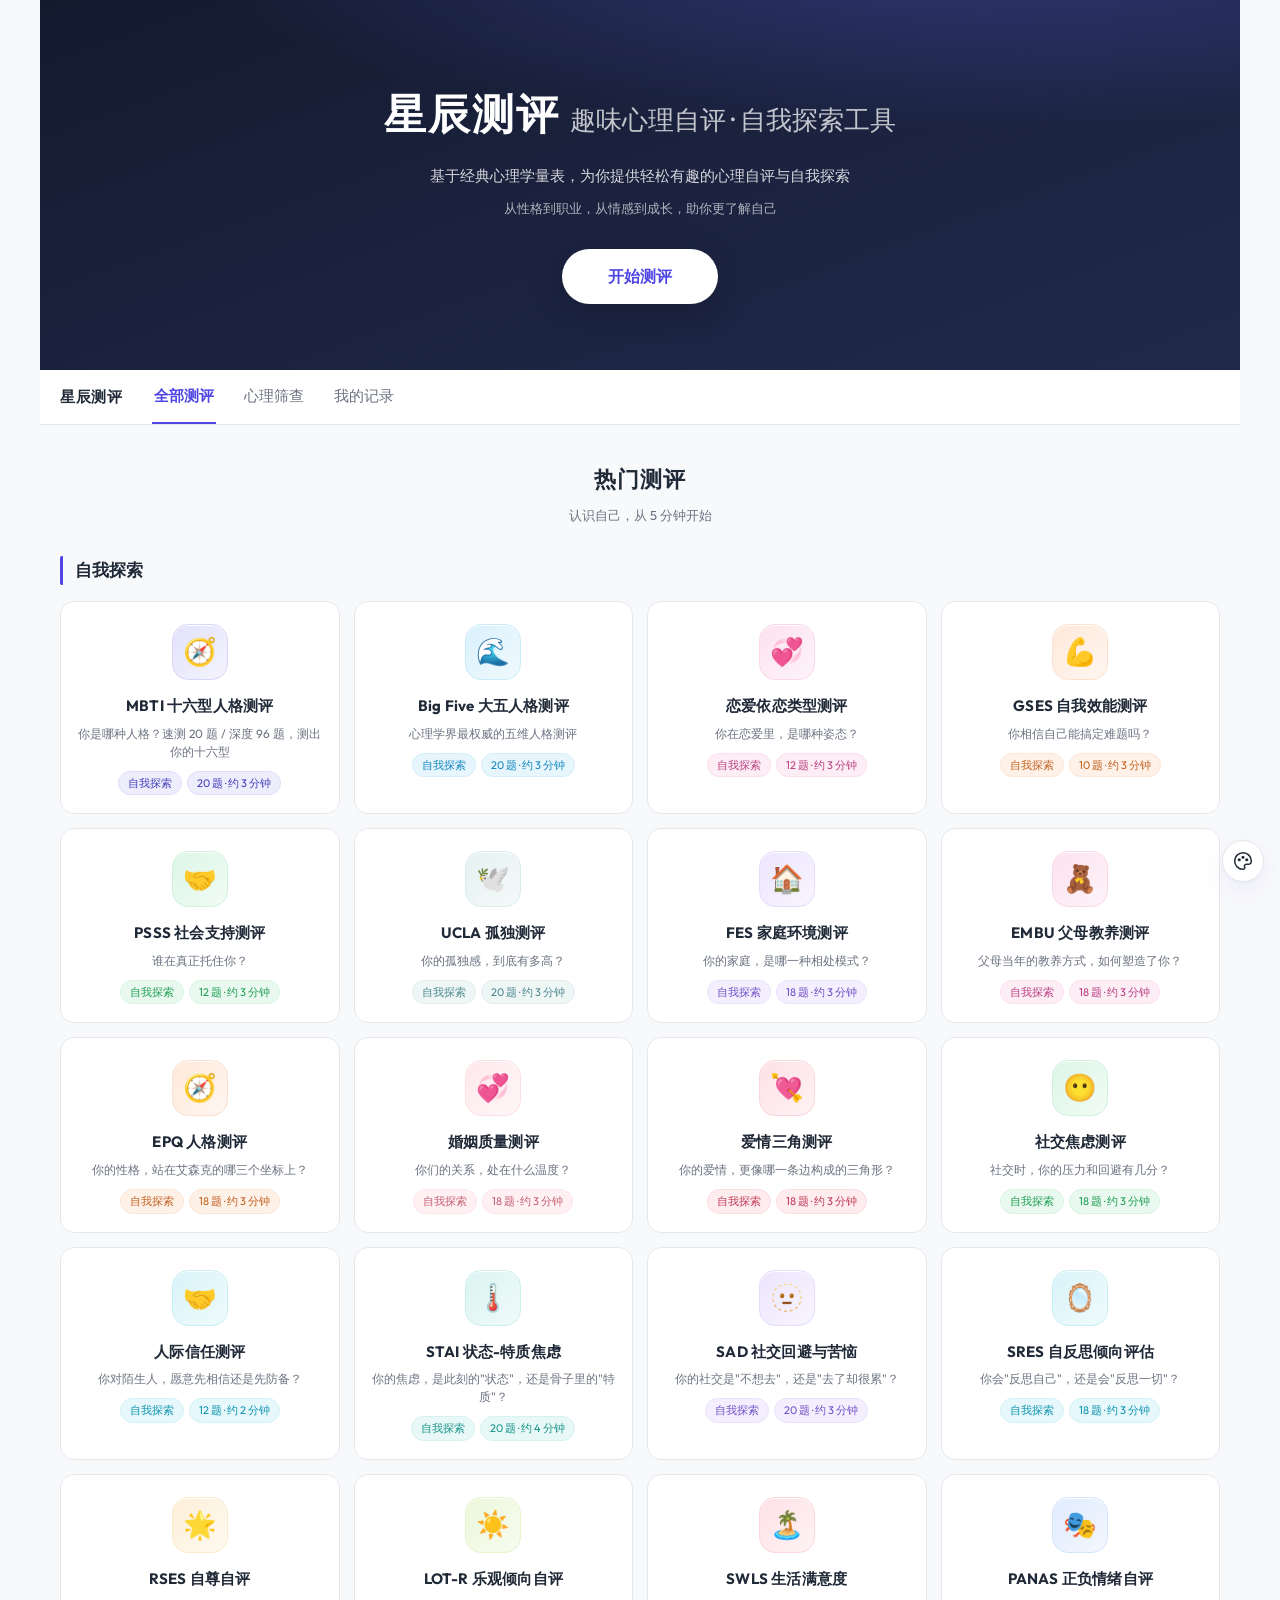
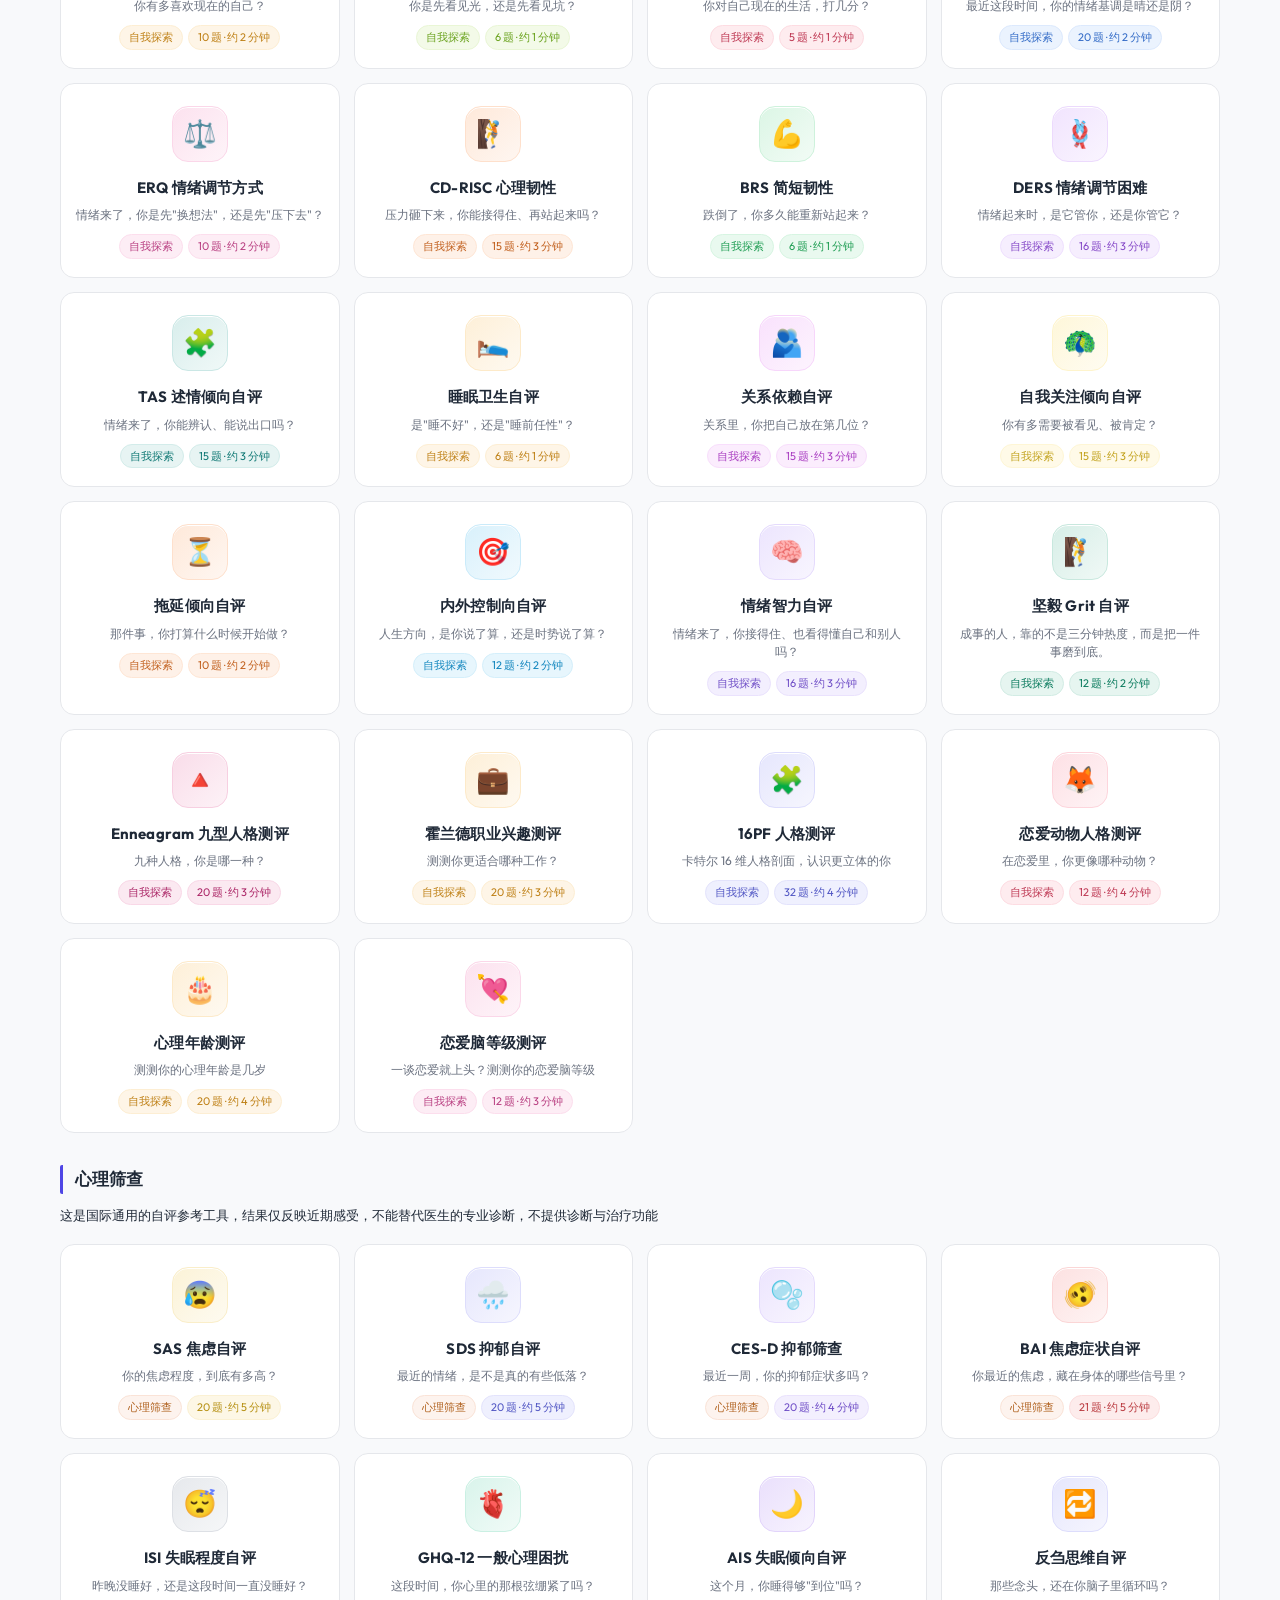
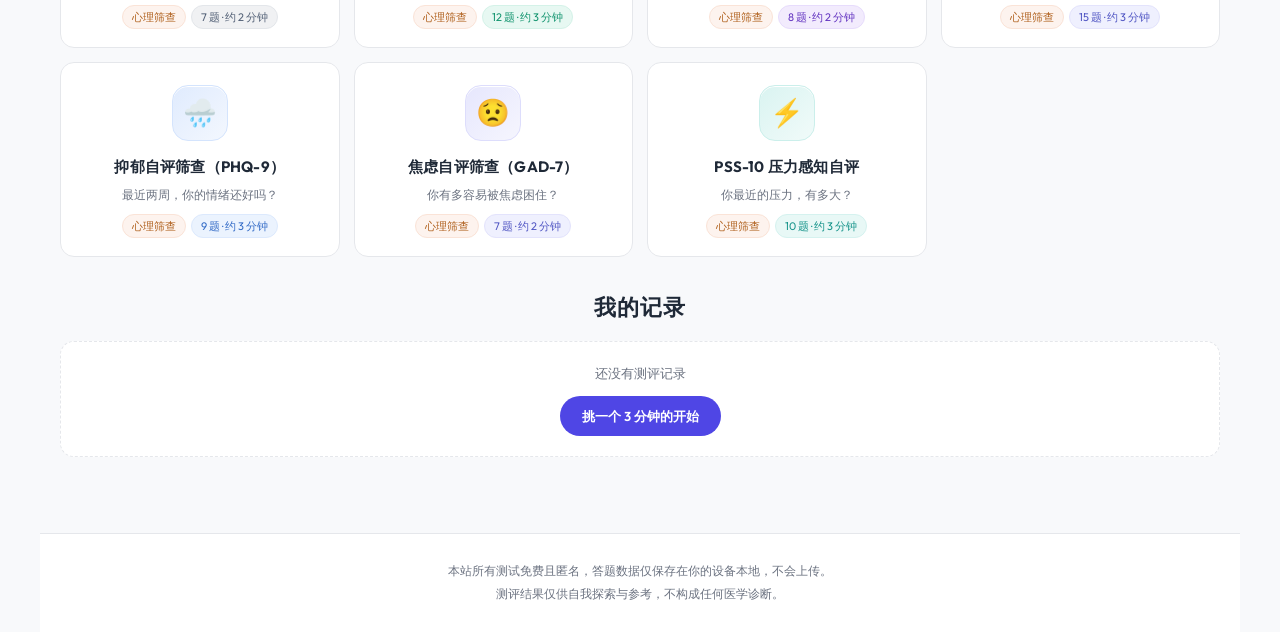
==== dati.html @ eb7f4f8f "feat: 新增拖延/内外控/情绪智力/坚毅Grit四量表并登记三页" ====
<!DOCTYPE html>
<html lang="zh-CN">
<head>
<meta charset="UTF-8">
<meta name="viewport" content="width=device-width, initial-scale=1.0, viewport-fit=cover">
<meta name="theme-color" content="#5b6abf">
<title>答题中 · 星辰测评</title>
<link rel="icon" href="data:image/svg+xml,%3Csvg xmlns='http://www.w3.org/2000/svg' viewBox='0 0 32 32'%3E%3Crect width='32' height='32' rx='8' fill='%234f46e5'/%3E%3Cpath d='M16 7l2.7 6.2 6.7.6-5.1 4.4 1.5 6.5L16 21.2l-5.8 3.5 1.5-6.5-5.1-4.4 6.7-.6z' fill='%23fff'/%3E%3C/svg%3E">
<link rel="stylesheet" href="css/style.css?v=20260901e">
<script src="js/theme.js?v=20260901b"></script>
</head>
<body class="quiz-page">
<div class="app">

  <header class="quiz-head">
    <a id="quitLink" class="back-btn" href="index.html" aria-label="返回首页">‹</a>
    <div class="quiz-head-info">
      <h1 id="scaleTitle">加载中…</h1>
      <p id="scaleMeta"></p>
    </div>
  </header>

  <!-- 进度条 -->
  <div class="progress-wrap" aria-hidden="true">
    <div id="progressBar" class="progress-bar"></div>
  </div>
  <p id="progressText" class="progress-text"></p>

  <!-- 未开始的引导卡（有存档时显示继续/重来） -->
  <section id="resumeCard" class="card hidden">
    <p id="resumeText"></p>
    <div class="btn-col">
      <button id="resumeBtn" class="btn-primary" type="button">继续上次的作答</button>
      <button id="restartBtn" class="btn-ghost" type="button">重新开始</button>
    </div>
  </section>

  <!-- 答题区 -->
  <main id="quizArea" class="hidden">
    <section class="card question-card">
      <p id="qIndex" class="q-index"></p>
      <h2 id="qText" class="q-text"></h2>
      <p id="qSubtext" class="q-subtext hidden"></p>
      <div id="options" class="options"></div>
    </section>

    <div class="quiz-nav">
      <button id="prevBtn" class="btn-ghost" type="button">上一题</button>
    </div>

    <!-- 量表说明（答题前展示一次） -->
    <p id="instruction" class="instruction"></p>
  </main>

</div>

<script src="js/engine.js?v=20260901a"></script>
<script src="data/type16.js"></script>
<script src="data/bigfive.js"></script>
<script src="data/attachment.js?v=20260901a"></script>
<script src="data/gses.js"></script>
<script src="data/psss.js"></script>
<script src="data/sas.js"></script>
<script src="data/ulca.js"></script>
<script src="data/fes.js"></script>
<script src="data/embu.js"></script>
<script src="data/epq.js"></script>
<script src="data/olson.js"></script>
<script src="data/sds.js"></script>
<script src="data/tri.js"></script>
<script src="data/socanx.js"></script>
<script src="data/trust.js"></script>
<script src="data/cesd.js"></script>
<script src="data/bai.js"></script>
<script src="data/stai.js"></script>
<script src="data/sad.js"></script>
<script src="data/sres.js"></script>
<script src="data/rses.js"></script>
<script src="data/lotr.js"></script>
<script src="data/swls.js"></script>
<script src="data/panas.js"></script>
<script src="data/isi.js"></script>
<script src="data/ghq12.js"></script>
<script src="data/erq.js"></script>
<script src="data/cdrisc.js"></script>
<script src="data/brs.js"></script>
<script src="data/ders.js"></script>
<script src="data/tas20.js"></script>
<script src="data/ais.js"></script>
<script src="data/sleephyg.js"></script>
<script src="data/codep.js"></script>
<script src="data/narc.js"></script>
<script src="data/rum.js"></script>
<script src="data/procras.js"></script>
<script src="data/locus.js"></script>
<script src="data/eq.js"></script>
<script src="data/grit.js"></script>
<script src="data/phq9.js"></script>
<script src="data/gad7.js"></script>
<script src="data/pss10.js"></script>
<script src="data/enneagram.js"></script>
<script src="data/holland.js"></script>
<script src="data/p16pf.js"></script>
<script src="data/animal.js"></script>
<script src="data/psage.js"></script>
<script src="data/lovebrain.js"></script>
<script src="js/quiz.js?v=20260901a"></script>
</body>
</html>
---- css/style.css ----
@import url('https://fonts.googleapis.com/css2?family=Outfit:wght@400;500;600;700&display=swap');

/* ============================================================
   星辰测评 · 全站样式 v2（专业克制风）
   设计原则：留白 / 克制的单主色 / 统一间距（4-8px 基准）/
   细腻阴影 / 一致的圆角体系
   主色：#4f46e5（indigo），大面积浅色留白
   ============================================================ */

:root {
  --primary: #4f46e5;
  --primary-dark: #4338ca;
  --primary-light: #eef2ff;
  --primary-faint: #f5f7ff;
  /* 同色系浅调：渐变只在主色明度上变化，不跨色相，避免紫蓝双色的模板味 */
  --grad2: #7c86f2;
  --ink: #1f2937;
  --ink-2: #4b5563;
  --ink-soft: #6b7280;
  --line: #e5e7eb;
  --bg: #f8f9fb;
  --card: #ffffff;
  --warn: #d0452e;
  --warn-bg: #fdf2ef;
  --radius-lg: 18px;
  --radius: 14px;
  --radius-sm: 10px;
  /* 阴影带主色色调，不用中性冷灰 */
  --shadow: 0 1px 2px rgba(79, 70, 229, .05), 0 8px 24px rgba(79, 70, 229, .07);
  --shadow-hover: 0 2px 4px rgba(79, 70, 229, .07), 0 14px 32px rgba(79, 70, 229, .12);
  --shadow-primary: 0 8px 20px rgba(79, 70, 229, .26);
  /* 深色底统一用这套墨蓝，替代原来的紫蓝渐变 */
  --deep-1: #141a2e;
  --deep-2: #1b2340;
  --deep-3: #20294a;
}

/* ---------- 主题：青提 ---------- */
html[data-theme="qing"] {
  --primary: #2f9e82; --primary-dark: #247f68; --primary-light: #e6f5f0; --primary-faint: #f2faf7;
  --grad2: #57b9a0;
  --shadow: 0 1px 2px rgba(47, 158, 130, .05), 0 8px 24px rgba(47, 158, 130, .07);
  --shadow-hover: 0 2px 4px rgba(47, 158, 130, .07), 0 14px 32px rgba(47, 158, 130, .12);
  --shadow-primary: 0 8px 20px rgba(47, 158, 130, .26);
}

/* ---------- 主题：蜜桃 ---------- */
html[data-theme="peach"] {
  --primary: #e07a5f; --primary-dark: #c05f46; --primary-light: #fdf0ec; --primary-faint: #fef7f4;
  --grad2: #f2a35f;
  --shadow: 0 1px 2px rgba(224, 122, 95, .05), 0 8px 24px rgba(224, 122, 95, .07);
  --shadow-hover: 0 2px 4px rgba(224, 122, 95, .07), 0 14px 32px rgba(224, 122, 95, .12);
  --shadow-primary: 0 8px 20px rgba(224, 122, 95, .26);
}

/* ---------- 主题：靛蓝 ---------- */
html[data-theme="ink"] {
  --primary: #3d5a80; --primary-dark: #2f4670; --primary-light: #e9eff6; --primary-faint: #f4f7fb;
  --grad2: #5d8ab5;
  --shadow: 0 1px 2px rgba(61, 90, 128, .05), 0 8px 24px rgba(61, 90, 128, .07);
  --shadow-hover: 0 2px 4px rgba(61, 90, 128, .07), 0 14px 32px rgba(61, 90, 128, .12);
  --shadow-primary: 0 8px 20px rgba(61, 90, 128, .26);
}

* { box-sizing: border-box; margin: 0; padding: 0; }
html { scroll-behavior: smooth; }

body {
  background-color: var(--bg);
  color: var(--ink);
  font-family: "Outfit", -apple-system, BlinkMacSystemFont, "Segoe UI", "PingFang SC",
    "HarmonyOS Sans SC", "Hiragino Sans GB", "Microsoft YaHei", sans-serif;
  -webkit-font-smoothing: antialiased;
  -moz-osx-font-smoothing: grayscale;
  line-height: 1.7;
}
.app { max-width: 1200px; margin: 0 auto; }
.hidden { display: none !important; }

/* ============================================================
   Hero（单色墨蓝底 + 一处微弱主色光晕 + 白色胶囊 CTA）
   不用紫蓝双色渐变，不叠装饰光球
   ============================================================ */
.hero {
  position: relative;
  text-align: center;
  padding: 78px 20px 66px;
  background:
    radial-gradient(110% 80% at 76% -12%, rgba(99, 102, 241, .30), transparent 58%),
    linear-gradient(160deg, var(--deep-1) 0%, var(--deep-2) 55%, var(--deep-3) 100%);
  overflow: hidden;
}
.hero__brand {
  position: relative; z-index: 1;
  font-size: 42px; font-weight: 800; letter-spacing: 2px;
  color: #fff;
  text-wrap: pretty;
}
.hero__brand span {
  font-weight: 500; font-size: 26px; letter-spacing: 0;
  color: rgba(255, 255, 255, .74);
  margin-left: 10px;
}
.hero__sub {
  position: relative; z-index: 1;
  margin-top: 14px; font-size: 15px; color: rgba(255,255,255,.82);
}
.hero__sub--two {
  margin-top: 8px; font-size: 13px; color: rgba(255,255,255,.66);
}
.hero__cta {
  position: relative; z-index: 1;
  display: inline-block; margin-top: 30px;
  padding: 14px 46px;
  background: #fff;
  color: var(--primary); font-size: 16px; font-weight: 700;
  border-radius: 999px; text-decoration: none;
  box-shadow: 0 10px 30px rgba(12, 16, 30, .30);
  transition: transform .18s ease, box-shadow .18s ease;
}
.hero__cta:hover { transform: translateY(-2px); box-shadow: 0 14px 36px rgba(12, 16, 30, .34); }
.hero__cta:active { transform: translateY(1px); }

/* ============================================================
   导航
   ============================================================ */
.nav {
  background: rgba(255, 255, 255, .92);
  backdrop-filter: saturate(180%) blur(8px);
  border-bottom: 1px solid var(--line);
  position: sticky; top: 0; z-index: 100;
}
.nav__inner { max-width: 1200px; margin: 0 auto; display: flex; align-items: center; gap: 26px; padding: 0 20px; border-radius: var(--radius); }
.nav__brand {
  flex: none;
  padding: 13px 0;
  font-size: 15px; font-weight: 700; letter-spacing: .5px;
  color: var(--ink); text-decoration: none;
  margin-right: 4px;
}
.nav__link {
  display: block; padding: 13px 2px;
  font-size: 15px; color: var(--ink-soft);
  text-decoration: none;
  border-bottom: 2px solid transparent;
  transition: color .15s, border-color .15s;
}
.nav__link.active { color: var(--primary); border-bottom-color: var(--primary); font-weight: 600; }

/* ============================================================
   内容区
   ============================================================ */
.main { max-width: 1200px; margin: 0 auto; padding: 36px 20px 56px; }
.section { margin-bottom: 20px; }
.section__title { font-size: 22px; font-weight: 700; text-align: center; letter-spacing: 1px; text-wrap: pretty; }
.section__sub { font-size: 13px; color: var(--ink-soft); text-align: center; margin-top: 6px; margin-bottom: 30px; }

.group { margin-bottom: 32px; }
.group__title {
  font-size: 17px; font-weight: 600;
  padding-left: 12px; margin-bottom: 16px;
  border-left: 3px solid var(--primary);
  border-radius: 2px;
}
/* 分组标题下的小注（左对齐，轻量提示，不随 .section__sub 居中） */
.group__note {
  font-size: 13px; color: var(--ink-soft);
  margin: -6px 0 18px;
}

/* 卡片网格（移动端两列） */
.grid { display: grid; grid-template-columns: repeat(auto-fill, minmax(150px, 1fr)); gap: 14px; }

/* 测评卡片 */
.scale-item {
  display: block;
  --c: var(--primary);
  background: var(--card);
  border: 1px solid var(--line);
  border-radius: var(--radius);
  padding: 22px 14px 18px;
  text-decoration: none; color: inherit;
  text-align: center;
  transition: transform .18s ease, box-shadow .18s ease, border-color .18s ease;
  animation: cardIn .45s ease both;
}
.scale-item:hover {
  transform: translateY(-4px);
  border-color: color-mix(in srgb, var(--c) 35%, #fff);
  box-shadow: 0 14px 30px color-mix(in srgb, var(--c) 16%, transparent);
}
@keyframes cardIn {
  from { opacity: 0; transform: translateY(10px); }
  to { opacity: 1; transform: none; }
}
.scale-icon {
  width: 56px; height: 56px;
  margin: 0 auto 13px;
  border-radius: 16px;
  background: linear-gradient(135deg, color-mix(in srgb, var(--c) 16%, #fff), color-mix(in srgb, var(--c) 6%, #fff));
  border: 1px solid color-mix(in srgb, var(--c) 22%, #fff);
  display: flex; align-items: center; justify-content: center;
  font-size: 27px;
  box-shadow: inset 0 1px 0 #fff;
}
.scale-name { font-size: 15px; font-weight: 700; letter-spacing: .2px; }
.scale-desc {
  font-size: 12px; color: var(--ink-soft); margin-top: 6px;
  line-height: 1.5;
  display: -webkit-box; -webkit-line-clamp: 2; -webkit-box-orient: vertical; overflow: hidden;
}
.scale-tags { display: flex; gap: 5px; margin-top: 10px; justify-content: center; flex-wrap: wrap; }
.tag {
  font-size: 11px; padding: 2px 9px; border-radius: 999px;
  background: color-mix(in srgb, var(--c, var(--primary)) 10%, #fff);
  color: color-mix(in srgb, var(--c, var(--primary)) 75%, #1e293b);
  border: 1px solid color-mix(in srgb, var(--c, var(--primary)) 18%, #fff);
}
.tag.screen { background: #fdf3ee; color: #b0611e; border-color: #fae3d7; }


/* 历史记录 */
.history { margin-top: 4px; }
.history-list { display: flex; flex-direction: column; gap: 8px; margin-top: 14px; }
.history-item {
  display: flex; justify-content: space-between; align-items: center;
  background: var(--card); border: 1px solid var(--line);
  border-radius: var(--radius-sm); padding: 11px 16px; font-size: 13px;
  text-decoration: none; color: inherit;
  transition: border-color .15s;
}
.history-item:hover { border-color: var(--primary-light); }
.history-item .h-level { color: var(--primary-dark); font-weight: 600; }
.history-item .h-date { color: var(--ink-soft); font-size: 12px; }

/* 主题切换 */
.theme-switcher {
  position: fixed; right: 16px;
  bottom: calc(18px + env(safe-area-inset-bottom));
  width: 42px; height: 42px;
  display: flex; align-items: center; justify-content: center;
  padding: 0;
  border-radius: 50%;
  border: 1px solid var(--line);
  background: var(--card);
  box-shadow: var(--shadow);
  font-size: 17px; color: var(--ink);
  cursor: pointer; z-index: 50;
}

/* 页脚 */
.footer {
  background: var(--card);
  border-top: 1px solid var(--line);
  text-align: center;
  padding: 26px 20px;
  font-size: 12px; color: var(--ink-soft); line-height: 1.9;
}

/* ============================================================
   答题页
   ============================================================ */
.quiz-head { display: flex; align-items: center; gap: 12px; padding: 16px 0 14px; }
.back-btn {
  width: 36px; height: 36px;
  display: flex; align-items: center; justify-content: center;
  border-radius: 50%;
  background: var(--card);
  border: 1px solid var(--line);
  color: var(--ink);
  font-size: 19px; text-decoration: none;
  flex-shrink: 0;
}
.quiz-head-info h1 { font-size: 17px; font-weight: 600; }
.quiz-head-info p { font-size: 12px; color: var(--ink-soft); margin-top: 1px; }

.progress-wrap { height: 5px; background: #e9edf6; border-radius: 999px; overflow: hidden; }
.progress-bar {
  height: 100%; width: 0%;
  background: linear-gradient(90deg, var(--primary), var(--grad2));
  border-radius: 999px;
  transition: width .25s ease;
}
.progress-text {
  margin: 4px 2px 0; font-size: 12px; color: var(--ink-soft);
  display: flex; justify-content: space-between;
  font-variant-numeric: tabular-nums;
}

.card {
  background: var(--card);
  border: 1px solid var(--line);
  border-radius: var(--radius);
  padding: 24px 20px;
  margin-top: 16px;
}
.question-card { min-height: 280px; display: flex; flex-direction: column; }
.q-index { font-size: 12px; color: var(--primary); font-weight: 600; letter-spacing: 1px; }
.q-text { margin-top: 12px; font-size: 19px; font-weight: 600; line-height: 1.6; letter-spacing: .2px; }
.q-subtext { margin-top: 8px; font-size: 12px; color: var(--ink-soft); line-height: 1.6; }

.options { display: flex; flex-direction: column; gap: 10px; margin-top: 22px; }
.option-btn {
  width: 100%; text-align: left;
  border: 1.5px solid var(--line);
  background: var(--card);
  border-radius: var(--radius-sm);
  padding: 14px 16px;
  font-size: 15px; color: var(--ink);
  cursor: pointer;
  transition: border-color .15s, background .15s, transform .1s;
}
.option-btn:hover { border-color: color-mix(in srgb, var(--primary) 32%, #fff); }
.option-btn:active { transform: translateY(1px) scale(.99); }
.option-btn.selected {
  border-color: var(--primary);
  background: var(--primary-faint);
  font-weight: 600;
  box-shadow: 0 0 0 3px color-mix(in srgb, var(--primary) 12%, transparent);
}
/* 双语句二选一（九型人格等）：两句等宽并排 */
.option-btn--pair {
  font-size: 15px;
  line-height: 1.7;
  text-align: center;
}
@media (min-width: 520px) {
  .options--pair { display: grid; grid-template-columns: 1fr 1fr; }
}

.quiz-nav { display: flex; justify-content: space-between; margin-top: 16px; }
.instruction { margin-top: 18px; font-size: 12px; color: var(--ink-soft); line-height: 1.7; text-align: center; }

.btn-primary {
  display: block; width: 100%;
  border: 0;
  background: linear-gradient(135deg, var(--primary), var(--grad2));
  color: #fff;
  font-size: 16px; font-weight: 600;
  border-radius: 999px;
  padding: 14px;
  cursor: pointer;
  box-shadow: var(--shadow-primary);
  transition: transform .15s ease, box-shadow .15s ease;
}
.btn-primary:hover { transform: translateY(-1px); box-shadow: 0 12px 26px color-mix(in srgb, var(--primary) 34%, transparent); }
.btn-primary:active { transform: translateY(1px); }
.btn-ghost {
  display: block; width: 100%;
  border: 1.5px solid var(--line);
  background: var(--card);
  color: var(--ink-2);
  font-size: 15px;
  border-radius: 999px;
  padding: 12px;
  cursor: pointer; text-align: center; text-decoration: none;
  transition: border-color .15s, color .15s;
}
.btn-ghost:hover { border-color: color-mix(in srgb, var(--primary) 32%, #fff); color: var(--ink); }
.btn-col { display: flex; flex-direction: column; gap: 10px; margin-top: 18px; }
@media (min-width: 560px) {
  .result-page .btn-col:not(.share-btn-col) { flex-direction: row; justify-content: center; flex-wrap: wrap; }
}

/* ============================================================
   结果页
   ============================================================ */
.result-head { display: flex; align-items: center; gap: 12px; padding: 16px 0 4px; }
.result-head h1 { font-size: 17px; font-weight: 600; }

/* 结果主标题：截图时第一眼看到的就是这行，给足分量 */
.detail-card h3 {
  font-size: 24px; font-weight: 800; letter-spacing: -.2px;
  color: var(--primary-dark); line-height: 1.35;
  text-wrap: pretty;
}
.detail-card > p { margin-top: 6px; font-size: 13px; color: var(--ink-soft); }
.detail-card h4 { margin: 18px 0 8px; font-size: 14px; font-weight: 600; color: var(--ink-2); }
#resultDescription { margin-top: 14px; font-size: 14px; line-height: 1.85; }
#suggestionList { padding-left: 20px; }
#suggestionList li { font-size: 14px; line-height: 1.9; }

.subscale-block { margin-top: 14px; }
.subscale-row { margin-bottom: 12px; }
.subscale-name-line { display: flex; justify-content: space-between; font-size: 13px; color: var(--ink-soft); }
.subscale-track { margin-top: 6px; height: 8px; background: var(--line); border-radius: 999px; overflow: hidden; }
.subscale-fill { height: 100%; background: linear-gradient(90deg, var(--primary), var(--grad2)); border-radius: 999px; }

.type-block { margin-top: 18px; }
.type-block h4 { font-size: 14px; margin-bottom: 8px; color: var(--primary-dark); }
.type-block ul { padding-left: 20px; }
.type-block li { font-size: 14px; line-height: 1.9; }
.dim-desc { margin-top: 6px; font-size: 14px; line-height: 1.85; }
.dim-note { margin-top: 8px; font-size: 12px; line-height: 1.7; color: var(--ink-soft); }

.referral {
  margin-top: 24px;
  background: var(--warn-bg);
  border: 1px solid #f3c9bf;
  border-radius: var(--radius);
  padding: 18px 20px;
}
.referral h4 { color: var(--warn); font-size: 15px; }
.referral p { margin-top: 8px; font-size: 13px; line-height: 1.75; color: #6e3a32; }
.referral-hotline { margin-top: 10px; }
.referral-hotline strong { color: var(--warn); font-size: 17px; }

.disclaimer {
  margin-top: 18px;
  padding: 14px 16px;
  border-radius: var(--radius-sm);
  background: var(--primary-faint);
  border: 1px solid var(--primary-light);
  font-size: 13px; color: var(--ink-soft); line-height: 1.75;
}

/* 结果页：分享提示（纯文字，不做海报） */
.result-share-hint {
  margin-top: 16px; text-align: center;
  font-size: 12px; color: var(--ink-soft);
}

/* 相关推荐卡片（intro/result 矩阵交叉跳转复用） */
.rec-card {
  display: flex; align-items: center; gap: 10px;
  padding: 12px 14px;
  border: 1px solid var(--line);
  border-radius: var(--radius);
  background: var(--card);
  text-decoration: none;
  transition: border-color .15s, transform .12s;
}
.rec-card:hover { border-color: color-mix(in srgb, var(--primary) 32%, #fff); transform: translateY(-1px); }
.rec-card__icon { font-size: 20px; line-height: 1; }
.rec-card__name { font-size: 14px; font-weight: 600; color: var(--ink); }
.rec-card:hover .rec-card__name { color: var(--primary); }

/* 首页：历史记录空状态 */
.history-empty {
  margin-top: 14px;
  padding: 20px 18px;
  text-align: center;
  background: var(--card);
  border: 1px dashed var(--line);
  border-radius: var(--radius);
}
.history-empty p { font-size: 13px; color: var(--ink-soft); }
.history-empty__cta {
  display: inline-block; margin-top: 12px;
  padding: 9px 22px; border-radius: 999px;
  background: var(--primary); color: #fff;
  font-size: 13px; font-weight: 600; text-decoration: none;
  transition: transform .15s ease, box-shadow .15s ease;
}
.history-empty__cta:hover { transform: translateY(-1px); box-shadow: var(--shadow-primary); }
.history-empty__cta:active { transform: translateY(1px); }

/* 历史记录里的版本小标 */
.history-item .h-ver {
  font-style: normal; font-size: 11px;
  margin-left: 6px; padding: 1px 7px; border-radius: 999px;
  background: var(--primary-faint); color: var(--primary-dark);
}

/* 历史记录底部：清空按钮居中、轻量 */
.history-clear {
  margin-top: 12px; text-align: center;
}
.history-clear .btn-ghost {
  display: inline-block; width: auto;
  padding: 6px 22px; font-size: 13px;
}



/* ============================================================
   响应式
   ============================================================ */
@media (max-width: 480px) {
  .app { max-width: 480px; }
  .hero { padding: 56px 18px 44px; }
  .hero__brand { font-size: 30px; letter-spacing: 1px; }
  .hero__brand span { font-size: 19px; }
  .hero__sub { font-size: 13px; }
  .hero__cta { padding: 12px 36px; font-size: 15px; margin-top: 24px; }
  .section__title { font-size: 19px; }
  .main { padding: 28px 16px 44px; }
  .grid { grid-template-columns: repeat(2, 1fr); gap: 12px; }
  .scale-item { padding: 18px 10px 14px; }
  /* 移动端导航要塞下品牌 + 三个入口，收紧间距 */
  .nav__inner { gap: 16px; padding: 0 16px; }
  .nav__brand { font-size: 14px; margin-right: 0; }
  .nav__link { font-size: 14px; }
}

@media (min-width: 1200px) {
  /* 桌面端最多 4 列，避免 5-6 列把卡片压成应用商店图标墙 */
  .grid { grid-template-columns: repeat(4, minmax(0, 1fr)); }
}

/* 答题页/结果页保持移动端窄布局 */
body.quiz-page .app,
body.result-page .app { max-width: 480px; margin: 0 auto; }

/* ============================================================
   测试专题页（intro.html · 移动优先自适应）
   ============================================================ */
body.intro-page { background-color: #f8f9fc; }
body.intro-page .app { max-width: 1200px; }

/* ---------- Hero ----------
   单色墨蓝底 + 一处主色微光。不用紫蓝双色渐变，
   不叠装饰光球和旋转虚线圆环（纯装饰，且是模板味来源） */
.lp-hero {
  position: relative;
  overflow: hidden;
  background:
    radial-gradient(100% 78% at 82% -6%, rgba(99, 102, 241, .28), transparent 60%),
    linear-gradient(160deg, var(--deep-1) 0%, var(--deep-2) 52%, var(--deep-3) 100%);
  color: #fff;
  padding: 56px 20px 60px;
}
.lp-hero--photo .lp-hero__bg {
  position: absolute; inset: 0;
  background-size: cover; background-position: center;
  opacity: .22;
}

.lp-hero__inner {
  position: relative; z-index: 1;
  display: grid;
  grid-template-columns: 1fr;
  gap: 30px;
  align-items: center;
  max-width: 1080px; margin: 0 auto;
}

/* Hero 文字侧 */
.lp-hero__tags { display: flex; gap: 8px; flex-wrap: wrap; }
.lp-hero__tag {
  font-size: 12px; padding: 3px 12px; border-radius: 999px;
  background: rgba(255,255,255,.14);
  border: 1px solid rgba(255,255,255,.22);
  color: rgba(255,255,255,.92);
}
.lp-hero__tag--screen { background: rgba(251,191,36,.18); border-color: rgba(251,191,36,.4); color: #fde68a; }
.lp-hero__title {
  font-size: 40px; font-weight: 800; letter-spacing: .5px;
  margin: 18px 0 10px; line-height: 1.15;
  text-wrap: pretty;
}
.lp-hero__hook { font-size: 16px; color: rgba(255,255,255,.85); line-height: 1.7; max-width: 520px; }
.lp-hero__stats { display: flex; gap: 26px; margin: 26px 0 30px; flex-wrap: wrap; }
.lp-hero__stat { display: flex; flex-direction: column; }
.lp-hero__stat b { font-size: 22px; font-weight: 700; font-variant-numeric: tabular-nums; }
.lp-hero__stat span { font-size: 12px; color: rgba(255,255,255,.6); margin-top: 2px; }
.lp-hero__cta {
  display: inline-block;
  padding: 15px 52px;
  background: #fff; color: var(--primary);
  font-size: 17px; font-weight: 700;
  border: none; border-radius: 999px; cursor: pointer;
  box-shadow: 0 12px 32px rgba(12, 16, 30, .32);
  transition: transform .18s ease, box-shadow .18s ease;
}
.lp-hero__cta:hover { transform: translateY(-2px); box-shadow: 0 16px 38px rgba(12, 16, 30, .36); }
.lp-hero__cta:active { transform: translateY(1px); }
.lp-hero__hint { margin-top: 16px; font-size: 12px; color: rgba(255,255,255,.55); }

/* Hero 视觉侧 */
.lp-hero__visual { display: flex; justify-content: center; }
.lp-hero__img {
  width: 240px; height: 240px;
  border-radius: 28%;
  object-fit: cover;
  box-shadow: 0 20px 48px rgba(12, 16, 30, .38), 0 0 0 6px rgba(255,255,255,.07);
  animation: lpFloat 6s ease-in-out infinite;
}
.lp-hero__icon {
  width: 190px; height: 190px;
  border-radius: 28%;
  display: flex; align-items: center; justify-content: center;
  font-size: 84px;
  /* 同色系深浅，不掺紫色 */
  background: linear-gradient(150deg, color-mix(in srgb, var(--c) 88%, #fff 12%), color-mix(in srgb, var(--c) 62%, #141a2e));
  border: 1px solid rgba(255,255,255,.18);
  box-shadow: 0 20px 48px rgba(12, 16, 30, .36), inset 0 1px 0 rgba(255,255,255,.22);
  animation: lpFloat 6s ease-in-out infinite;
}
@keyframes lpFloat { 0%,100% { transform: translateY(0); } 50% { transform: translateY(-12px); } }

/* ---------- 信任条（题源 / 隐私说明） ---------- */
.lp-trust {
  display: flex; flex-wrap: wrap; gap: 10px 26px;
  justify-content: center;
  padding: 16px 20px;
  background: #fff;
  border-bottom: 1px solid var(--line);
  font-size: 13px; color: var(--ink-soft);
}
.lp-trust__item { display: flex; align-items: center; gap: 6px; }
.lp-trust__icon { width: 14px; height: 14px; flex: none; color: var(--primary); }

/* ---------- 区块 ---------- */
.lp-section { padding: 46px 20px 10px; }
.lp-section--narrow { max-width: 760px; margin: 0 auto; }
.lp-section__title {
  font-size: 24px; font-weight: 700; color: var(--ink);
  display: flex; align-items: baseline; gap: 12px; flex-wrap: wrap;
  margin-bottom: 22px;
  text-wrap: pretty;
}
.lp-section__sub { font-size: 14px; font-weight: 500; color: var(--ink-soft); }

/* ---------- 测什么：维度卡 ---------- */
.lp-what { display: grid; grid-template-columns: repeat(auto-fit, minmax(240px, 1fr)); gap: 14px; }
.lp-dim {
  background: #fff; border: 1px solid var(--line); border-radius: var(--radius);
  padding: 18px 18px 16px;
  box-shadow: var(--shadow);
}
.lp-dim__head { display: flex; align-items: center; justify-content: space-between; gap: 8px; }
.lp-dim__left { font-size: 14px; color: var(--ink); }
.lp-dim__right { font-size: 14px; color: var(--ink); }
.lp-dim__code {
  font-size: 12px; font-weight: 700; letter-spacing: 1px;
  color: var(--c, var(--primary));
  background: color-mix(in srgb, var(--c, var(--primary)) 10%, #fff);
  border-radius: 6px; padding: 2px 8px;
}
.lp-dim__note { font-size: 12px; color: var(--ink-soft); line-height: 1.6; }
.lp-what__note { margin-top: 14px; font-size: 12px; color: var(--ink-soft); }

/* 简介引导段：Hero 之下、维度卡之前的 2-3 句说明 */
.lp-what__lead {
  font-size: 15px; color: var(--ink-2); line-height: 1.9;
  background: #fff; border: 1px solid var(--line); border-left: 4px solid var(--primary);
  border-radius: var(--radius); padding: 16px 18px; margin-bottom: 16px;
}
.lp-what__lead:empty { display: none; }

/* 版本选择下方的开始测试按钮 */.lp-start-cta { text-align: center; padding: 10px 20px 0; }
.lp-start-cta__btn { display: inline-block; width: auto; padding: 12px 40px; font-size: 15px; }
.lp-start-cta__hint { margin-top: 10px; font-size: 12px; color: var(--ink-soft); }

/* 四象限 */
.lp-quad { display: grid; grid-template-columns: 1fr 1fr; gap: 10px; margin-top: 6px; }
.lp-quad__cell {
  background: #fff; border: 1px solid var(--line); border-radius: 12px;
  padding: 14px; display: flex; flex-direction: column; gap: 4px;
}
.lp-quad__cell b { font-size: 14px; }
.lp-quad__cell span { font-size: 12px; color: var(--ink-soft); }
.lp-quad__cell--safe { border-color: #bfe3cf; background: #f2fbf5; }
.lp-quad__cell--anx  { border-color: #f3d3c6; background: #fdf6f2; }
.lp-quad__cell--avoid{ border-color: #c9d6f5; background: #f4f7fd; }
.lp-quad__cell--fear { border-color: #e8d2ee; background: #fbf5fc; }

/* ---------- 测完得到什么 ---------- */
.lp-gain { display: grid; grid-template-columns: repeat(2, 1fr); gap: 12px; }
.lp-gain__card {
  background: #fff; border: 1px solid var(--line); border-radius: var(--radius);
  padding: 20px 14px; text-align: center;
  box-shadow: var(--shadow);
}
.lp-gain__icon { font-size: 30px; }
.lp-gain__name { font-size: 14px; font-weight: 700; margin-top: 10px; color: var(--ink); }
.lp-gain__desc { font-size: 12px; color: var(--ink-soft); line-height: 1.6; margin-top: 6px; }

/* 双版本选择卡片 */
.lp-versions { display: grid; grid-template-columns: 1fr; gap: 12px; margin-top: 8px; }
.lp-version {
  display: flex; flex-direction: column; gap: 4px; text-align: left;
  border: 1.5px solid var(--line);
  background: var(--card);
  border-radius: var(--radius);
  padding: 16px 18px;
  cursor: pointer;
  transition: border-color .15s, transform .12s, box-shadow .15s;
}
.lp-version b { font-size: 16px; color: var(--ink); }
.lp-version span { font-size: 12px; color: var(--ink-soft); }
.lp-version i { font-style: normal; font-size: 12px; color: var(--ink-soft); margin-top: 4px; }
.lp-version:hover { transform: translateY(-1px); }
.lp-version.active {
  border-color: var(--c, var(--primary));
  background: var(--primary-faint, #f5f5ff);
  box-shadow: 0 0 0 3px color-mix(in srgb, var(--c, var(--primary)) 12%, transparent);
}
.lp-version.active b { color: var(--c, var(--primary)); }
@media (min-width: 560px) {
  .lp-versions { grid-template-columns: repeat(2, 1fr); }
}

/* ---------- 如何使用（一行 2 个：2×2 网格） ---------- */
.lp-steps { display: grid; grid-template-columns: repeat(2, 1fr); gap: 12px; margin-bottom: 18px; }
.lp-step {
  display: flex; gap: 14px; align-items: flex-start;
  background: #fff; border: 1px solid var(--line); border-radius: var(--radius);
  padding: 16px 18px;
}
.lp-step__num {
  flex: none; width: 30px; height: 30px; border-radius: 50%;
  background: linear-gradient(135deg, var(--primary), var(--grad2, var(--primary)));
  color: #fff; font-weight: 700; font-size: 14px;
  display: flex; align-items: center; justify-content: center;
}
.lp-step b { display: block; font-size: 14px; color: var(--ink); margin-top: 5px; }
.lp-step p { font-size: 12px; color: var(--ink-soft); margin-top: 3px; line-height: 1.6; }
/* PC 端：竖排居中（数字上 / 标题中 / 说明下），间距与场景卡保持一致 */
@media (min-width: 640px) {
  .lp-step {
    flex-direction: column; align-items: center; text-align: center;
    padding: 26px 14px 22px;
  }
  .lp-step__num { width: 38px; height: 38px; font-size: 16px; }
  .lp-step b { margin-top: 12px; font-size: 15px; }
  .lp-step p { margin-top: 6px; }
}
.lp-instruction { margin-top: 4px; }
.lp-instruction h4 { font-size: 15px; color: var(--primary-dark); margin-bottom: 8px; }
.lp-instruction p { font-size: 14px; line-height: 1.8; color: var(--ink); }

/* ---------- 免责 ---------- */
.lp-disclaimer {
  margin: 40px 20px 0;
  padding: 16px 18px;
  background: #fff8ec; border: 1px solid #f3e2c3; border-radius: 12px;
  font-size: 13px; color: #8a6a2f; line-height: 1.8;
}
.lp-disclaimer b { display: block; margin-bottom: 4px; }

/* ---------- 底部 CTA ---------- */
.lp-bottom-cta {
  margin: 46px 20px 0;
  padding: 44px 20px;
  text-align: center;
  background:
    radial-gradient(90% 120% at 18% 0%, rgba(99, 102, 241, .26), transparent 60%),
    linear-gradient(160deg, var(--deep-1) 0%, var(--deep-2) 55%, var(--deep-3) 100%);
  border-radius: 20px;
  color: #fff;
}
.lp-bottom-cta__title { font-size: 22px; font-weight: 700; margin-bottom: 24px; }
.lp-bottom-cta__btn { display: inline-block; width: auto; padding: 15px 54px; font-size: 17px; }

/* ---------- 相关推荐 ---------- */
.lp-rec { display: grid; grid-template-columns: 1fr; gap: 12px; }
.lp-rec__card {
  display: flex; gap: 14px; align-items: center;
  background: #fff; border: 1px solid var(--line); border-radius: var(--radius);
  padding: 16px; text-decoration: none; color: inherit;
  transition: transform .18s ease, box-shadow .18s ease;
}
.lp-rec__card:hover { transform: translateY(-3px); box-shadow: 0 10px 24px color-mix(in srgb, var(--c, var(--primary)) 14%, transparent); }
.lp-rec__icon {
  flex: none; width: 46px; height: 46px; border-radius: 14px;
  display: flex; align-items: center; justify-content: center; font-size: 24px;
  background: linear-gradient(135deg, color-mix(in srgb, var(--c, var(--primary)) 16%, #fff), color-mix(in srgb, var(--c, var(--primary)) 6%, #fff));
  border: 1px solid color-mix(in srgb, var(--c, var(--primary)) 22%, #fff);
}
.lp-rec__body { min-width: 0; }
.lp-rec__body b { display: block; font-size: 15px; color: var(--ink); }
.lp-rec__body i { display: block; font-size: 12px; color: var(--ink-soft); font-style: normal; margin-top: 3px; overflow: hidden; text-overflow: ellipsis; white-space: nowrap; }

/* ---------- 专题页响应式 ---------- */
@media (min-width: 640px) {
  .lp-rec { grid-template-columns: repeat(auto-fit, minmax(240px, 1fr)); }
}
@media (min-width: 860px) {
  .lp-hero { padding: 84px 30px 92px; }
  .lp-hero__inner { grid-template-columns: 1.15fr 1fr; }
  .lp-hero__title { font-size: 52px; }
  .lp-hero__hook { font-size: 18px; }
  .lp-hero__img { width: 300px; height: 300px; }
  .lp-hero__icon { width: 240px; height: 240px; font-size: 104px; }
  .lp-section { padding: 56px 30px 12px; }
}

/* ---------- 使用场景 ---------- */
.lp-scenario { display: grid; grid-template-columns: repeat(2, 1fr); gap: 12px; }
.lp-scenario__card {
  background: #fff; border: 1px solid var(--line); border-radius: var(--radius);
  padding: 16px 14px;
  box-shadow: var(--shadow);
}
.lp-scenario__icon { font-size: 26px; }
.lp-scenario__card b { display: block; font-size: 15px; color: var(--ink); margin-top: 10px; }
.lp-scenario__card p { font-size: 13px; color: var(--ink-soft); line-height: 1.7; margin-top: 6px; }

/* ---------- 常见问题 ---------- */
.lp-faq { display: flex; flex-direction: column; gap: 10px; }
.lp-faq__item {
  background: #fff; border: 1px solid var(--line); border-radius: var(--radius);
  overflow: hidden;
}
.lp-faq__item summary {
  cursor: pointer; list-style: none;
  padding: 15px 18px;
  font-size: 15px; font-weight: 600; color: var(--ink);
  display: flex; justify-content: space-between; align-items: center; gap: 10px;
}
.lp-faq__item summary::-webkit-details-marker { display: none; }
.lp-faq__item summary::after {
  content: '+'; flex: none; font-size: 20px; font-weight: 400;
  color: var(--ink-soft); transition: transform .18s ease;
}
.lp-faq__item[open] summary::after { transform: rotate(45deg); }
.lp-faq__item p {
  padding: 0 18px 15px; margin: 0;
  font-size: 14px; color: var(--ink-soft); line-height: 1.85;
}

/* ---------- 使用指南 TAB ---------- */
.lp-tabs { background: #fff; border: 1px solid var(--line); border-radius: var(--radius); padding: 18px 18px 20px; box-shadow: var(--shadow); }
.lp-tabs__nav {
  display: flex; gap: 6px;
  padding: 5px;
  background: var(--bg, #f1f2f7);
  border-radius: 12px;
  margin-bottom: 18px;
}
.lp-tabs__tab {
  flex: 1;
  padding: 9px 10px;
  font-size: 14px; font-weight: 600; color: var(--ink-soft);
  background: transparent; border: none; border-radius: 9px; cursor: pointer;
  transition: background .18s ease, color .18s ease;
  white-space: nowrap;
}
.lp-tabs__tab.active {
  background: #fff; color: var(--primary);
  box-shadow: 0 2px 8px color-mix(in srgb, var(--primary) 18%, transparent);
}
.lp-tabs__pane { display: none; }
.lp-tabs__pane.active { display: block; animation: lpFade .25s ease; }
@keyframes lpFade { from { opacity: 0; transform: translateY(4px); } to { opacity: 1; transform: none; } }

/* TAB 内间距微调 */
.lp-tabs__pane .lp-steps { margin-bottom: 0; }
.lp-tabs__pane .lp-instruction { margin-top: 14px; }

/* TAB 内的使用场景：强制 2×2（优先级高于通用网格） */
.lp-tabs__pane .lp-scenario { grid-template-columns: repeat(2, 1fr); }

/* ---------- 卡片网格统一规则：一律 2 列、等宽、同间距 ---------- */
.lp-gain,
.lp-scenario,
.lp-steps {
  grid-template-columns: repeat(2, 1fr);
  gap: 12px;
}
/* 兜底：若某量表卡片数为奇数，最后一张占满整行，避免半宽孤卡 */
.lp-gain__card:last-child:nth-child(odd),
.lp-scenario__card:last-child:nth-child(odd),
.lp-step:last-child:nth-child(odd) {
  grid-column: 1 / -1;
}
/* 等高：同一行卡片拉伸到一致高度，视觉更整齐 */
.lp-gain, .lp-scenario, .lp-steps { align-items: stretch; }
.lp-gain__card, .lp-scenario__card, .lp-step { height: 100%; box-sizing: border-box; }
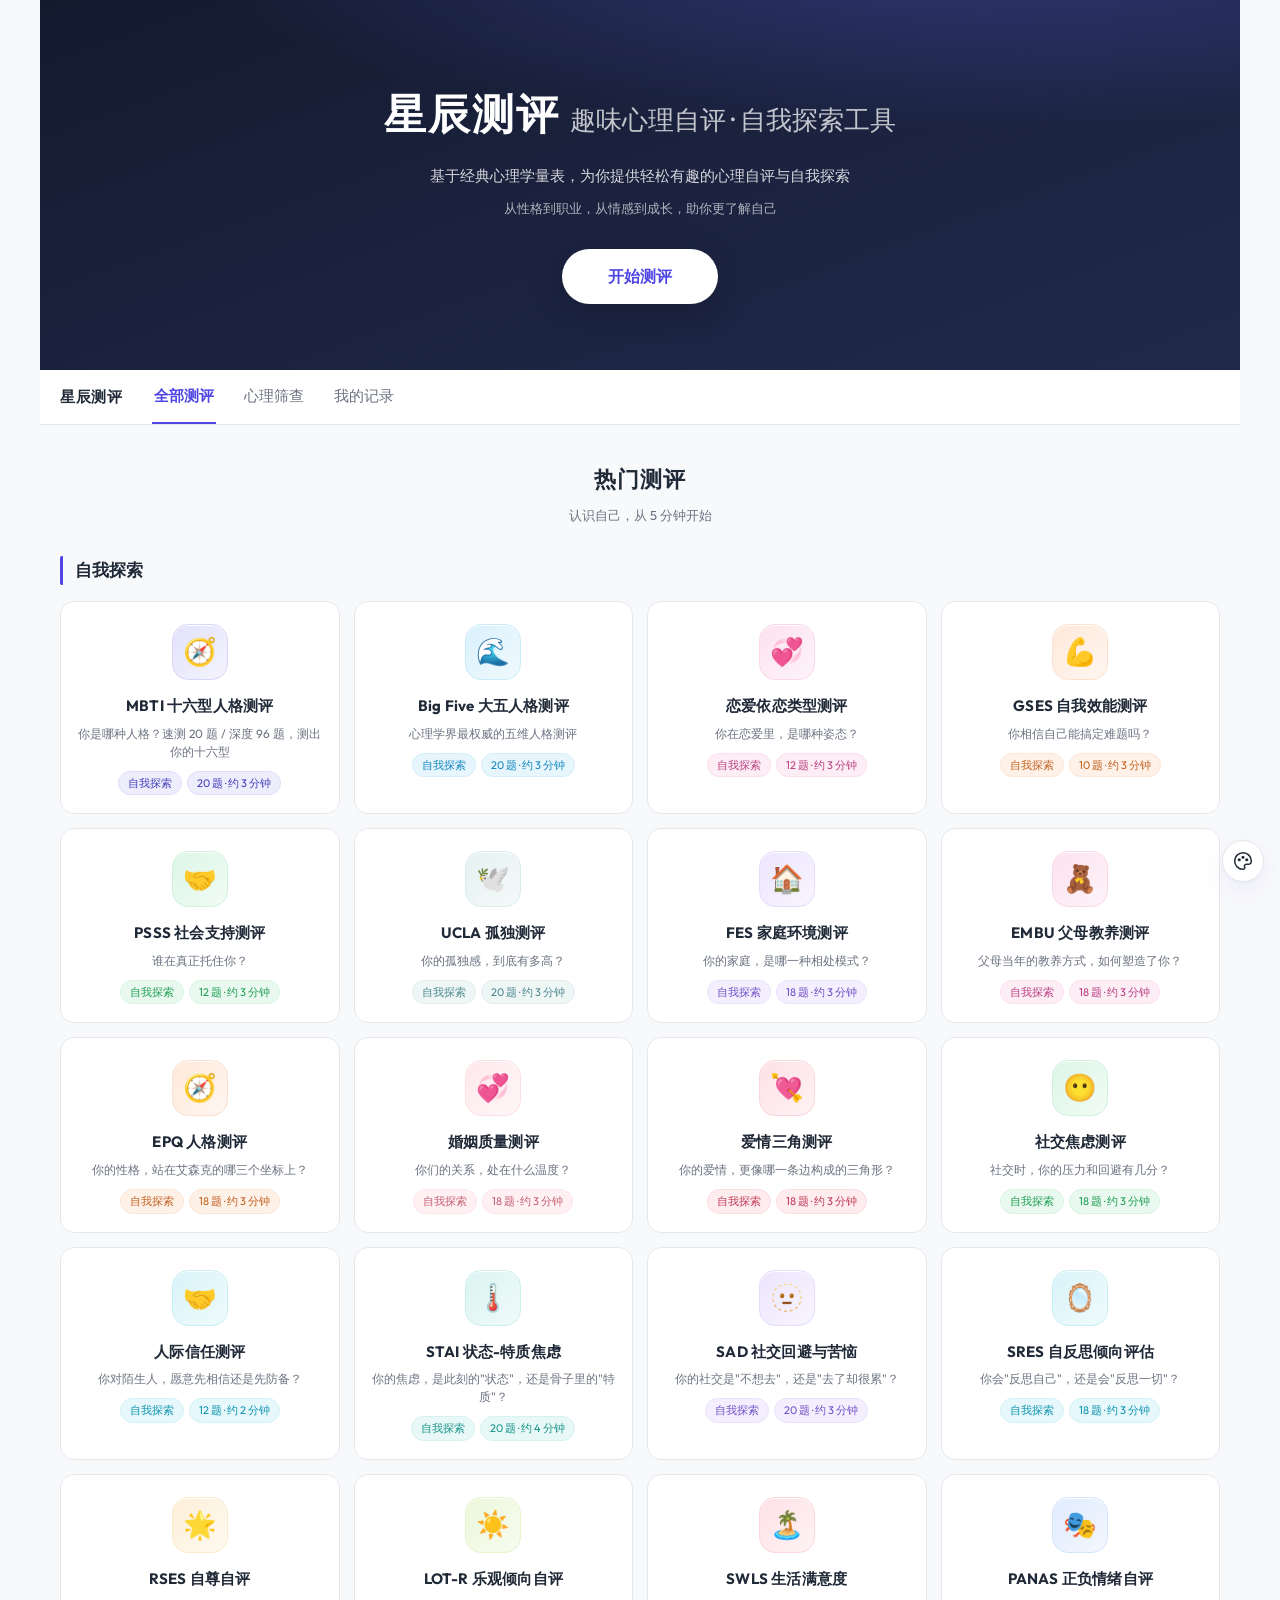
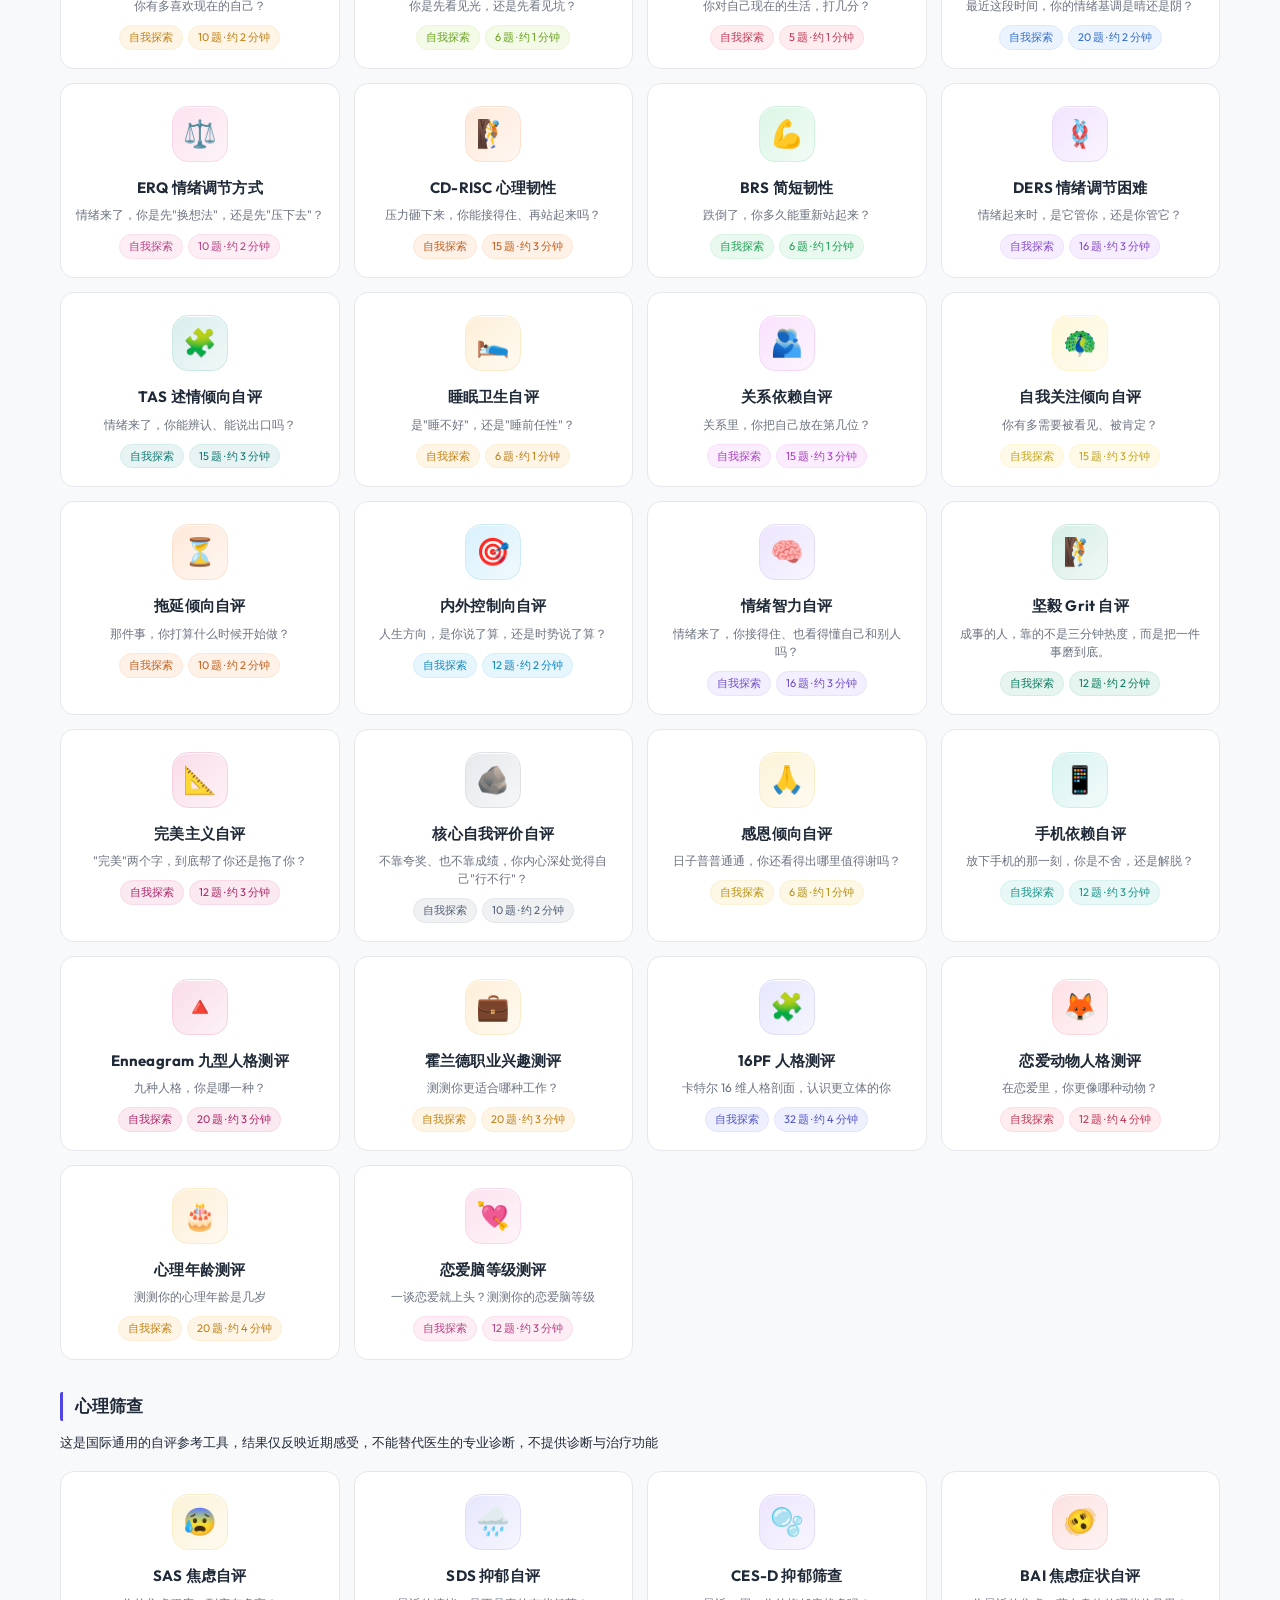
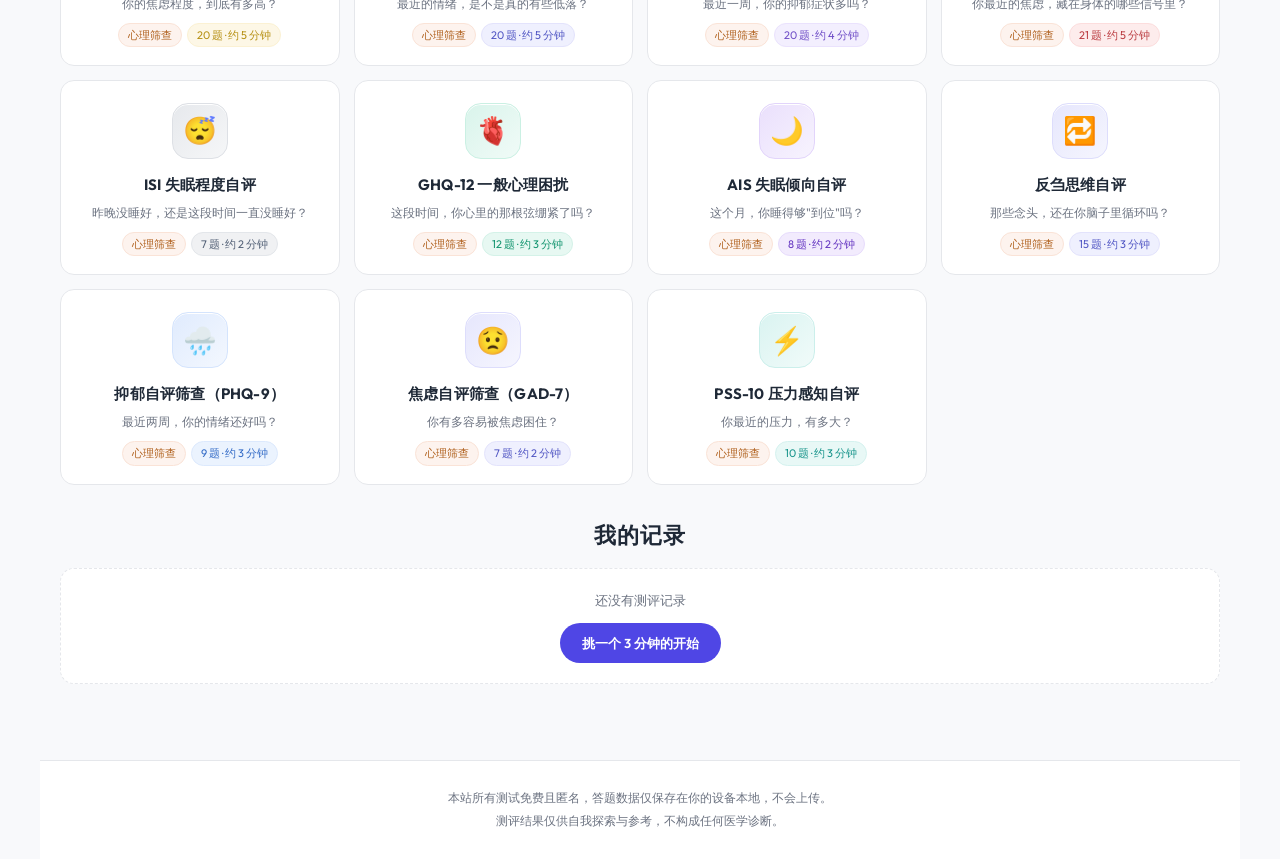
==== commit b1e099d8: "feat: 新增完美主义/核心自我评价/感恩倾向/手机依赖四量表" ====
--- a/dati.html
+++ b/dati.html
@@ -95,6 +95,10 @@
 <script src="data/locus.js"></script>
 <script src="data/eq.js"></script>
 <script src="data/grit.js"></script>
+<script src="data/perf.js"></script>
+<script src="data/csec.js"></script>
+<script src="data/grat.js"></script>
+<script src="data/phdep.js"></script>
 <script src="data/phq9.js"></script>
 <script src="data/gad7.js"></script>
 <script src="data/pss10.js"></script>
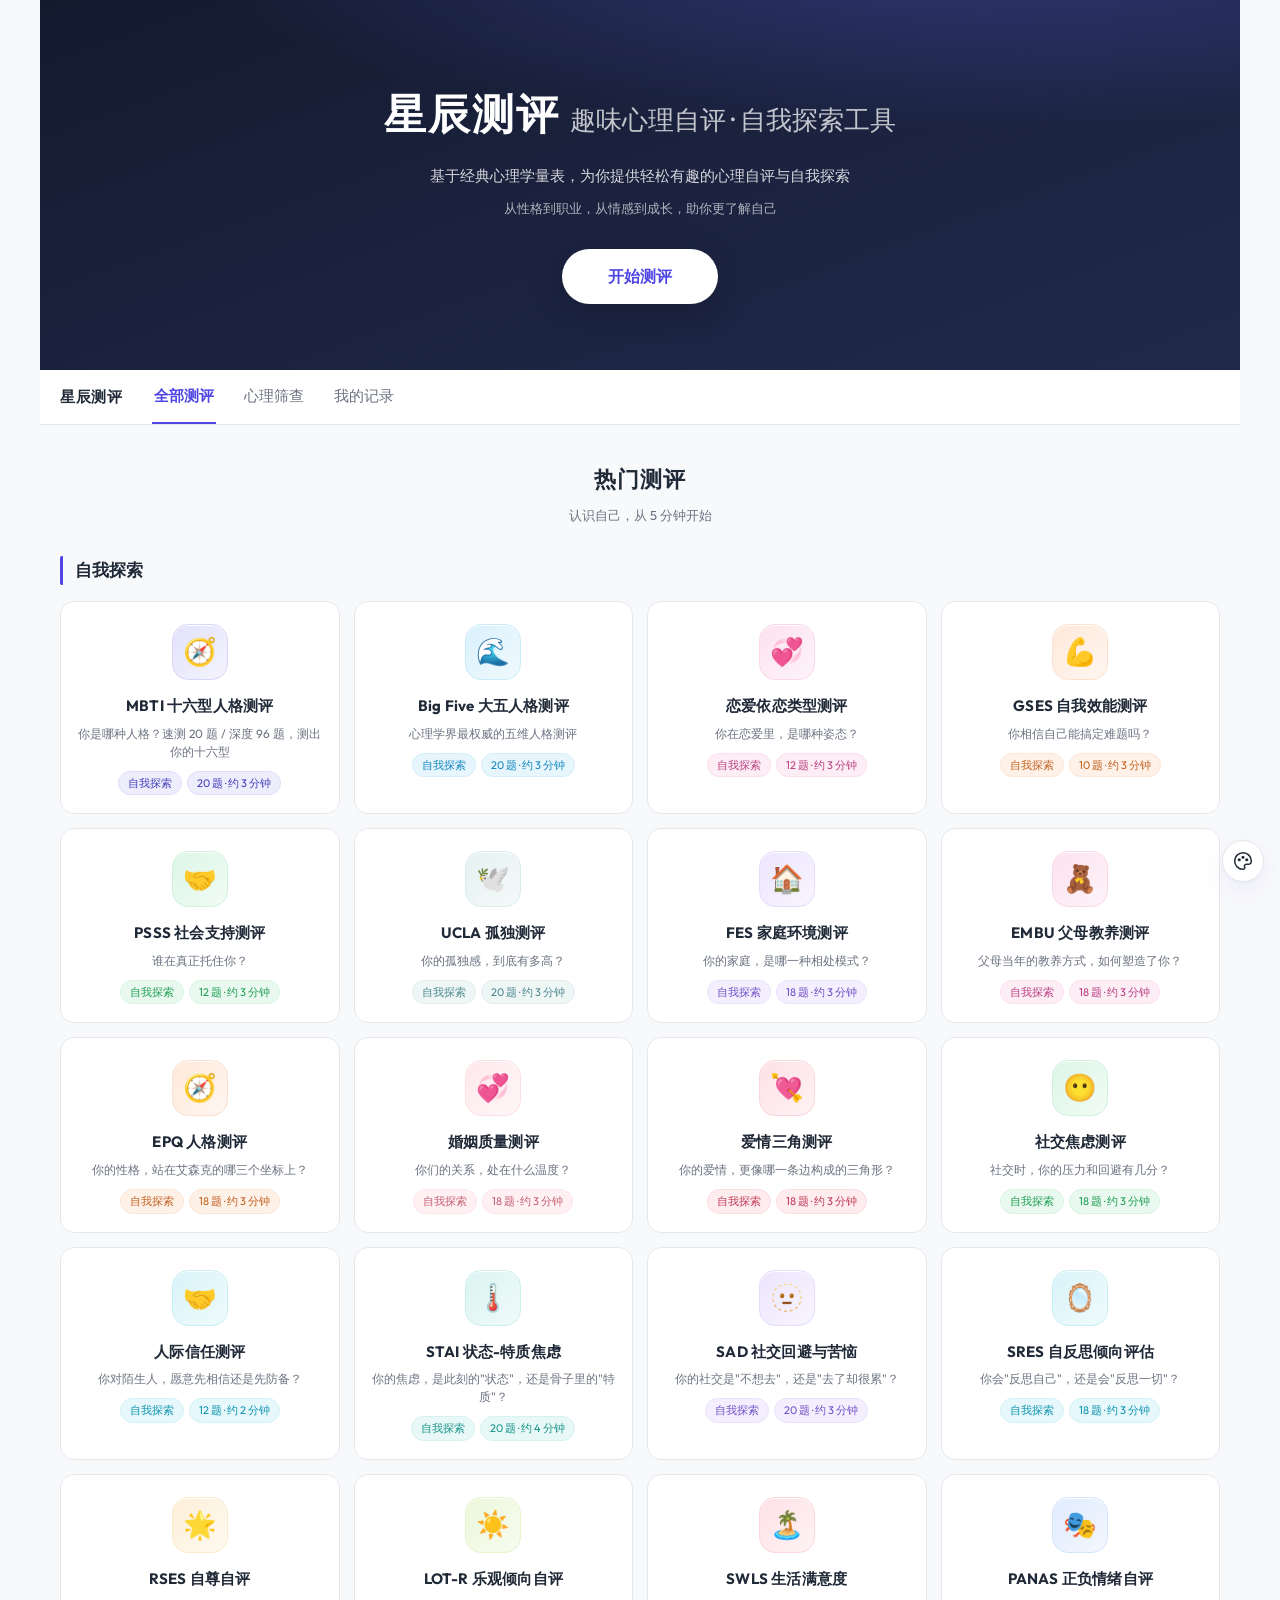
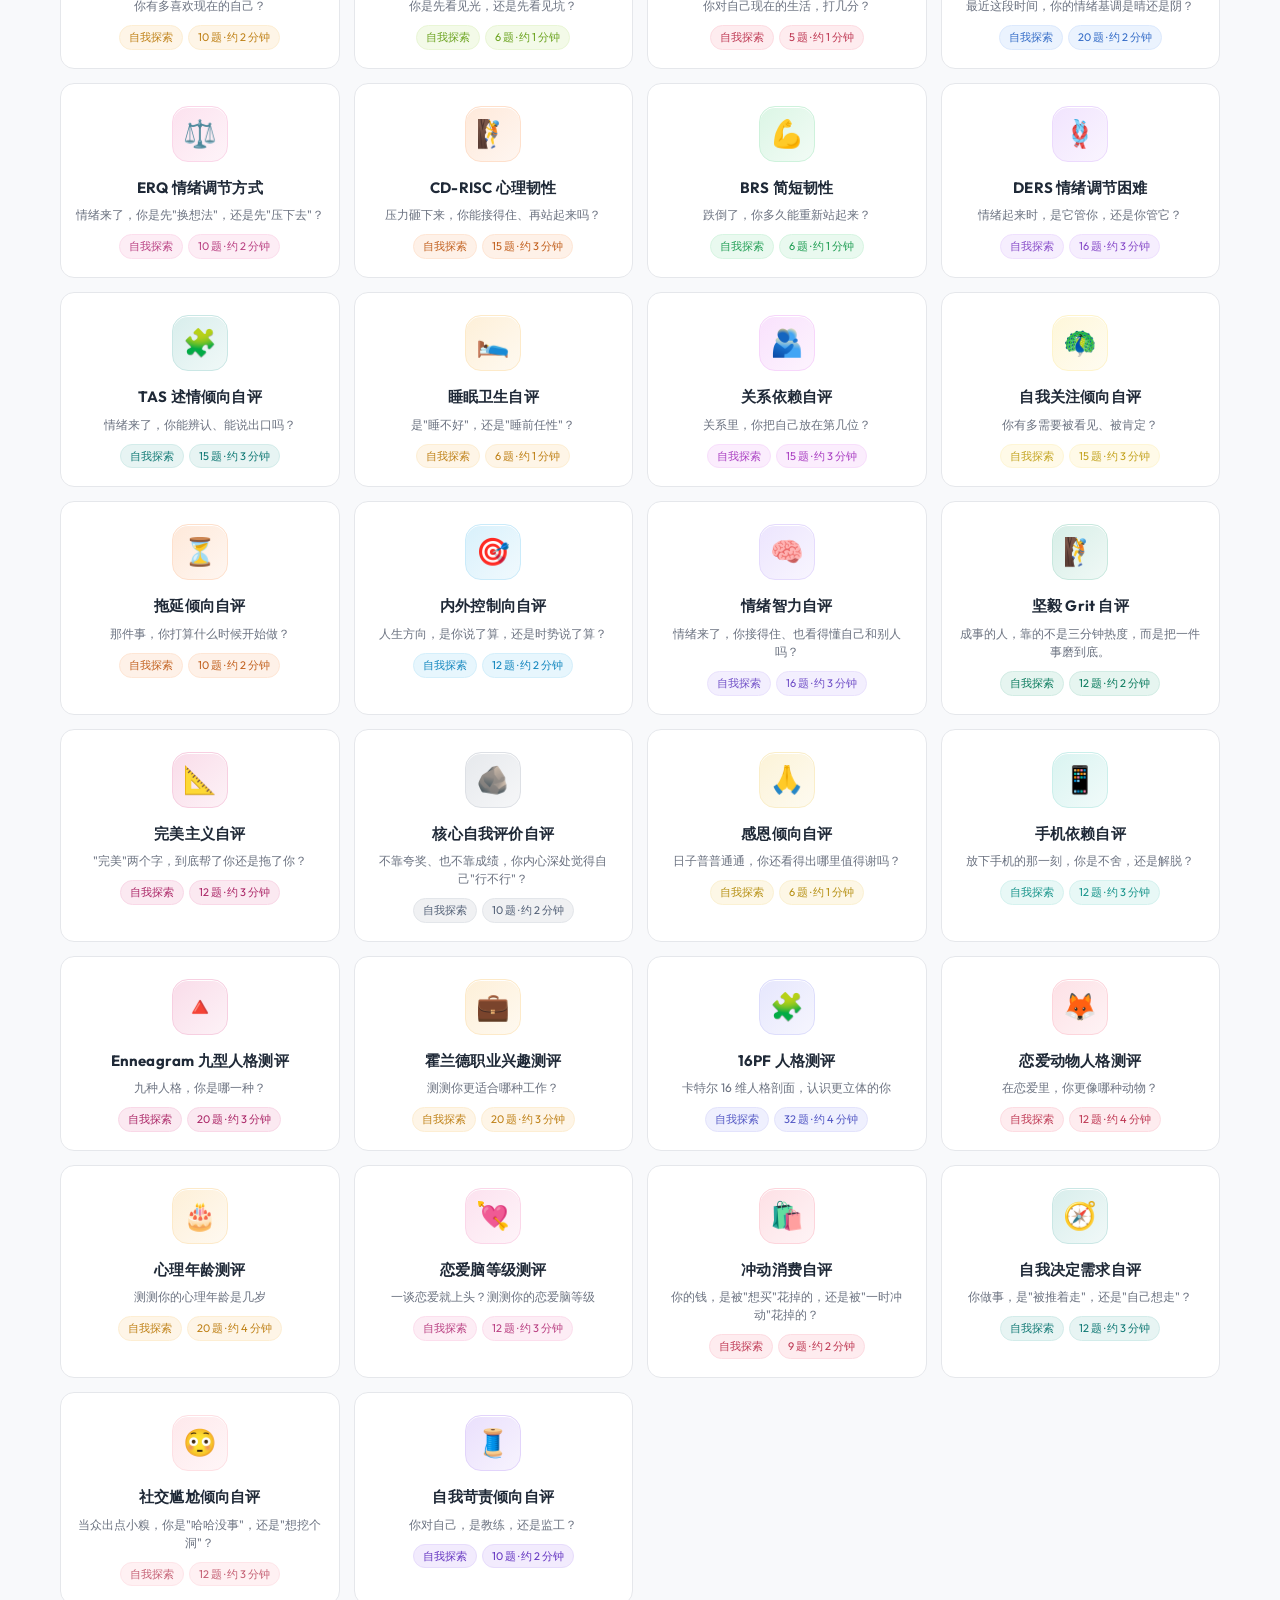
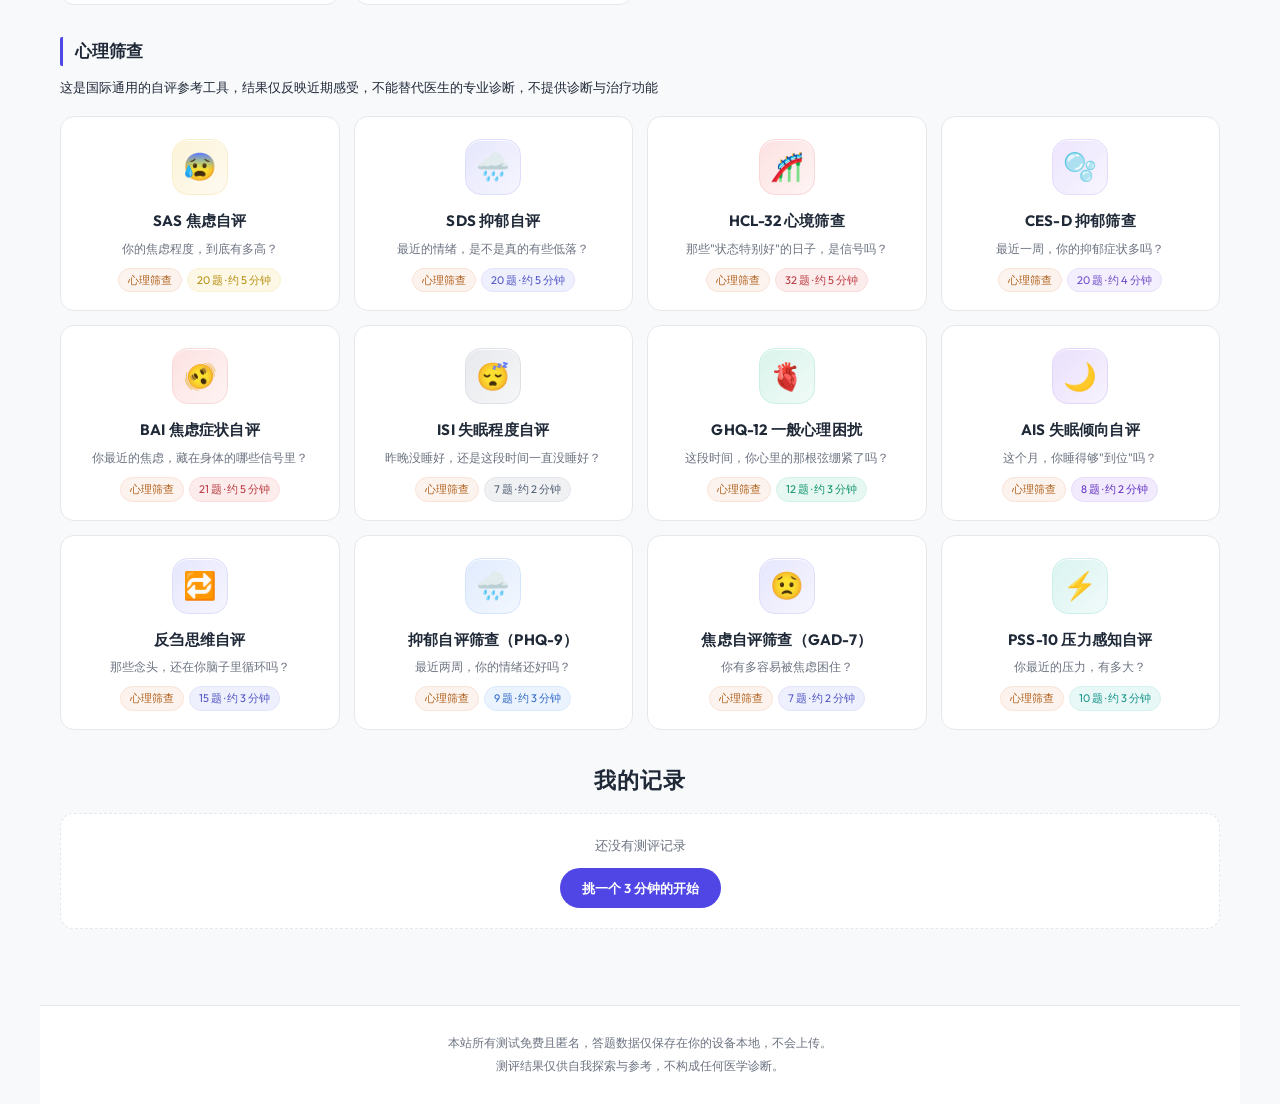
==== commit 1660e4c8: "feat: 新增冲动消费/自我决定/社交尴尬/自我苛责四量表，补登记HCL-32，全站达58张" ====
--- a/dati.html
+++ b/dati.html
@@ -70,6 +70,7 @@
 <script src="data/tri.js"></script>
 <script src="data/socanx.js"></script>
 <script src="data/trust.js"></script>
+<script src="data/hcl32.js"></script>
 <script src="data/cesd.js"></script>
 <script src="data/bai.js"></script>
 <script src="data/stai.js"></script>
@@ -108,6 +109,10 @@
 <script src="data/animal.js"></script>
 <script src="data/psage.js"></script>
 <script src="data/lovebrain.js"></script>
+<script src="data/impulse.js"></script>
+<script src="data/sdt.js"></script>
+<script src="data/embarrass.js"></script>
+<script src="data/selfcrit.js"></script>
 <script src="js/quiz.js?v=20260901a"></script>
 </body>
 </html>
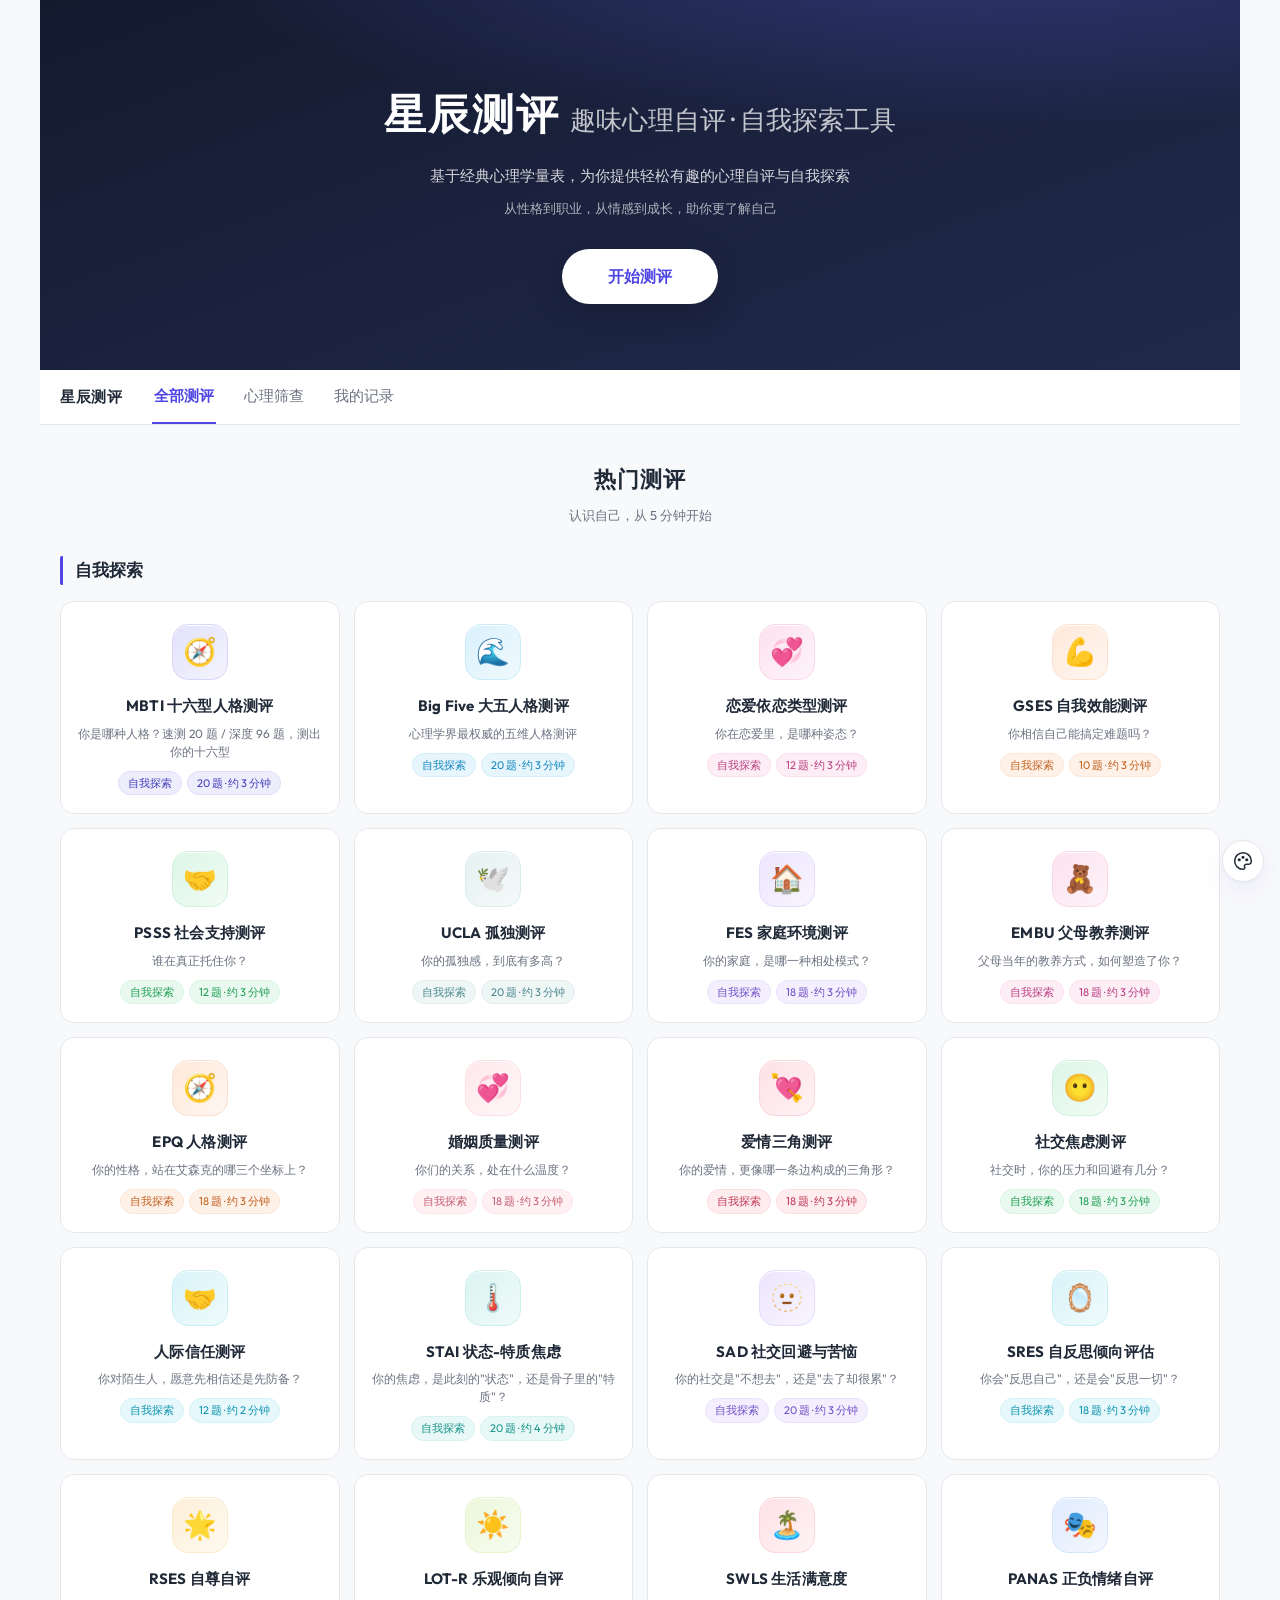
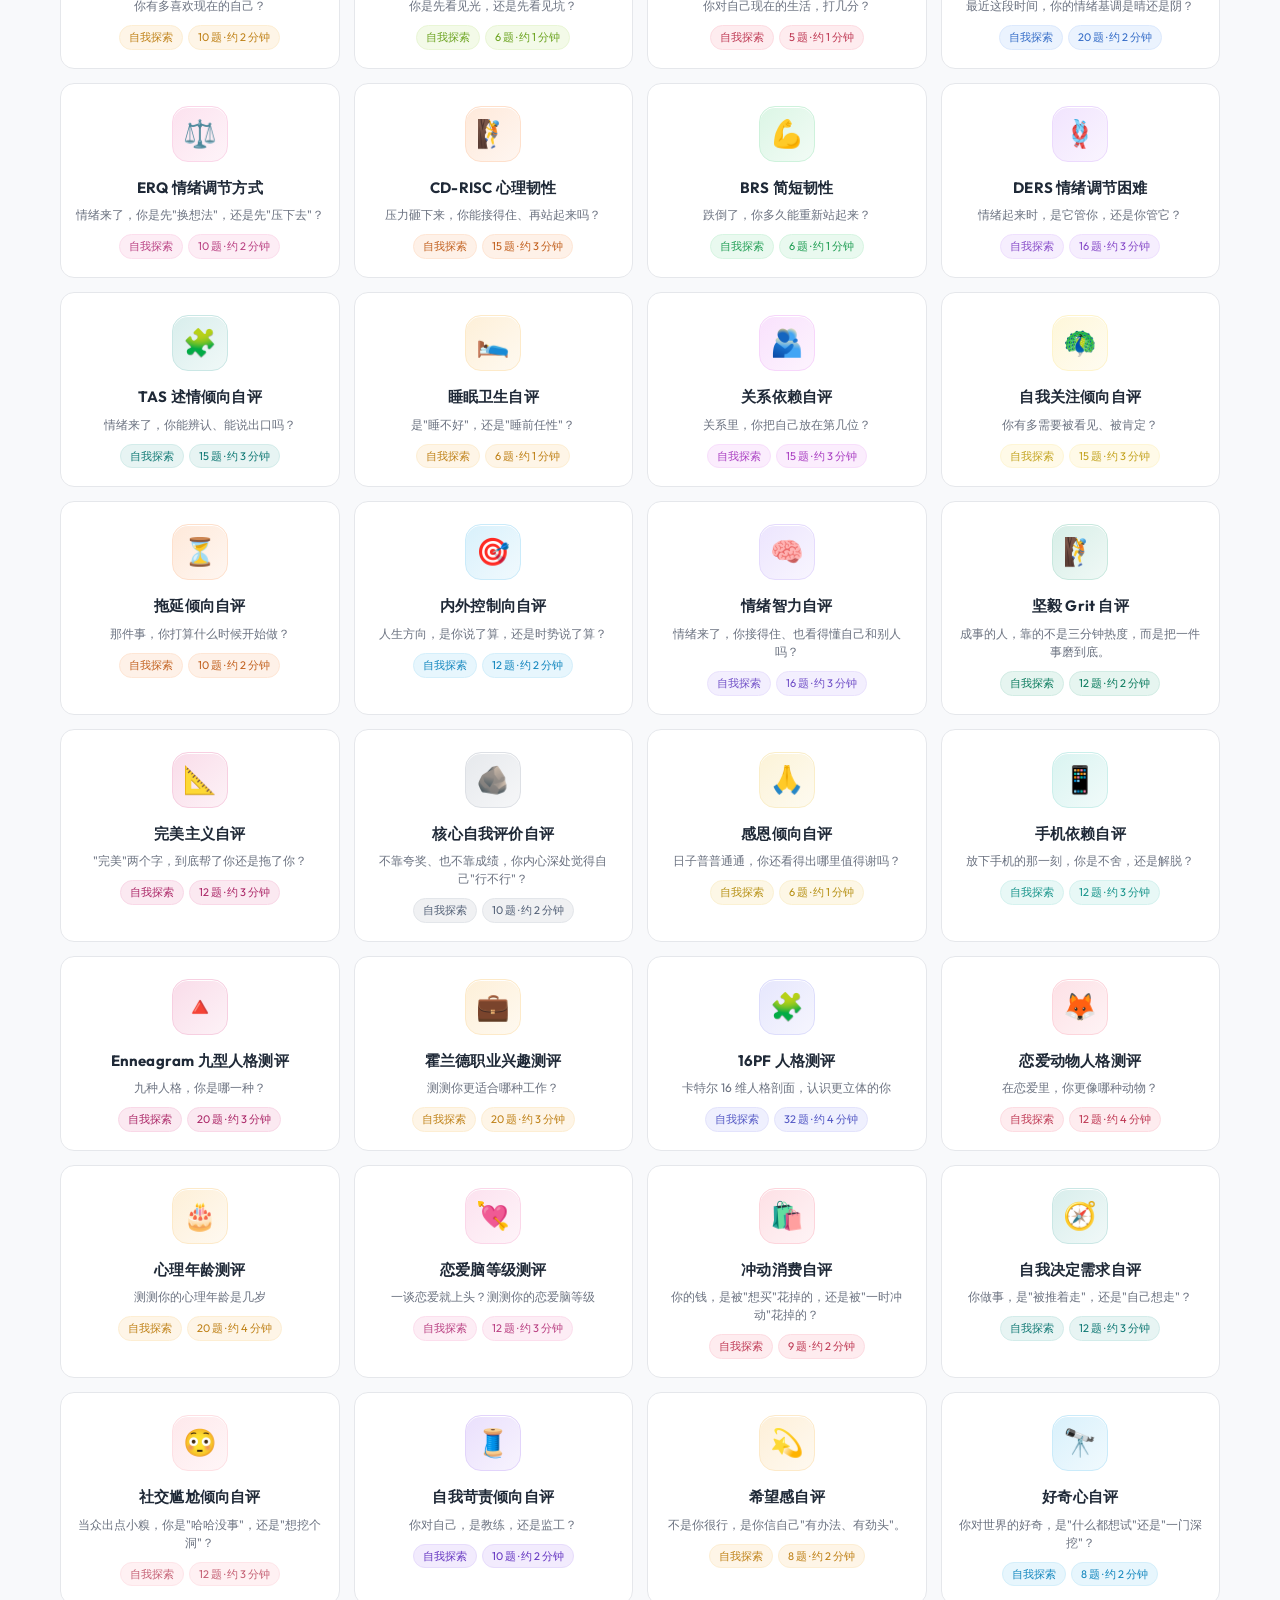
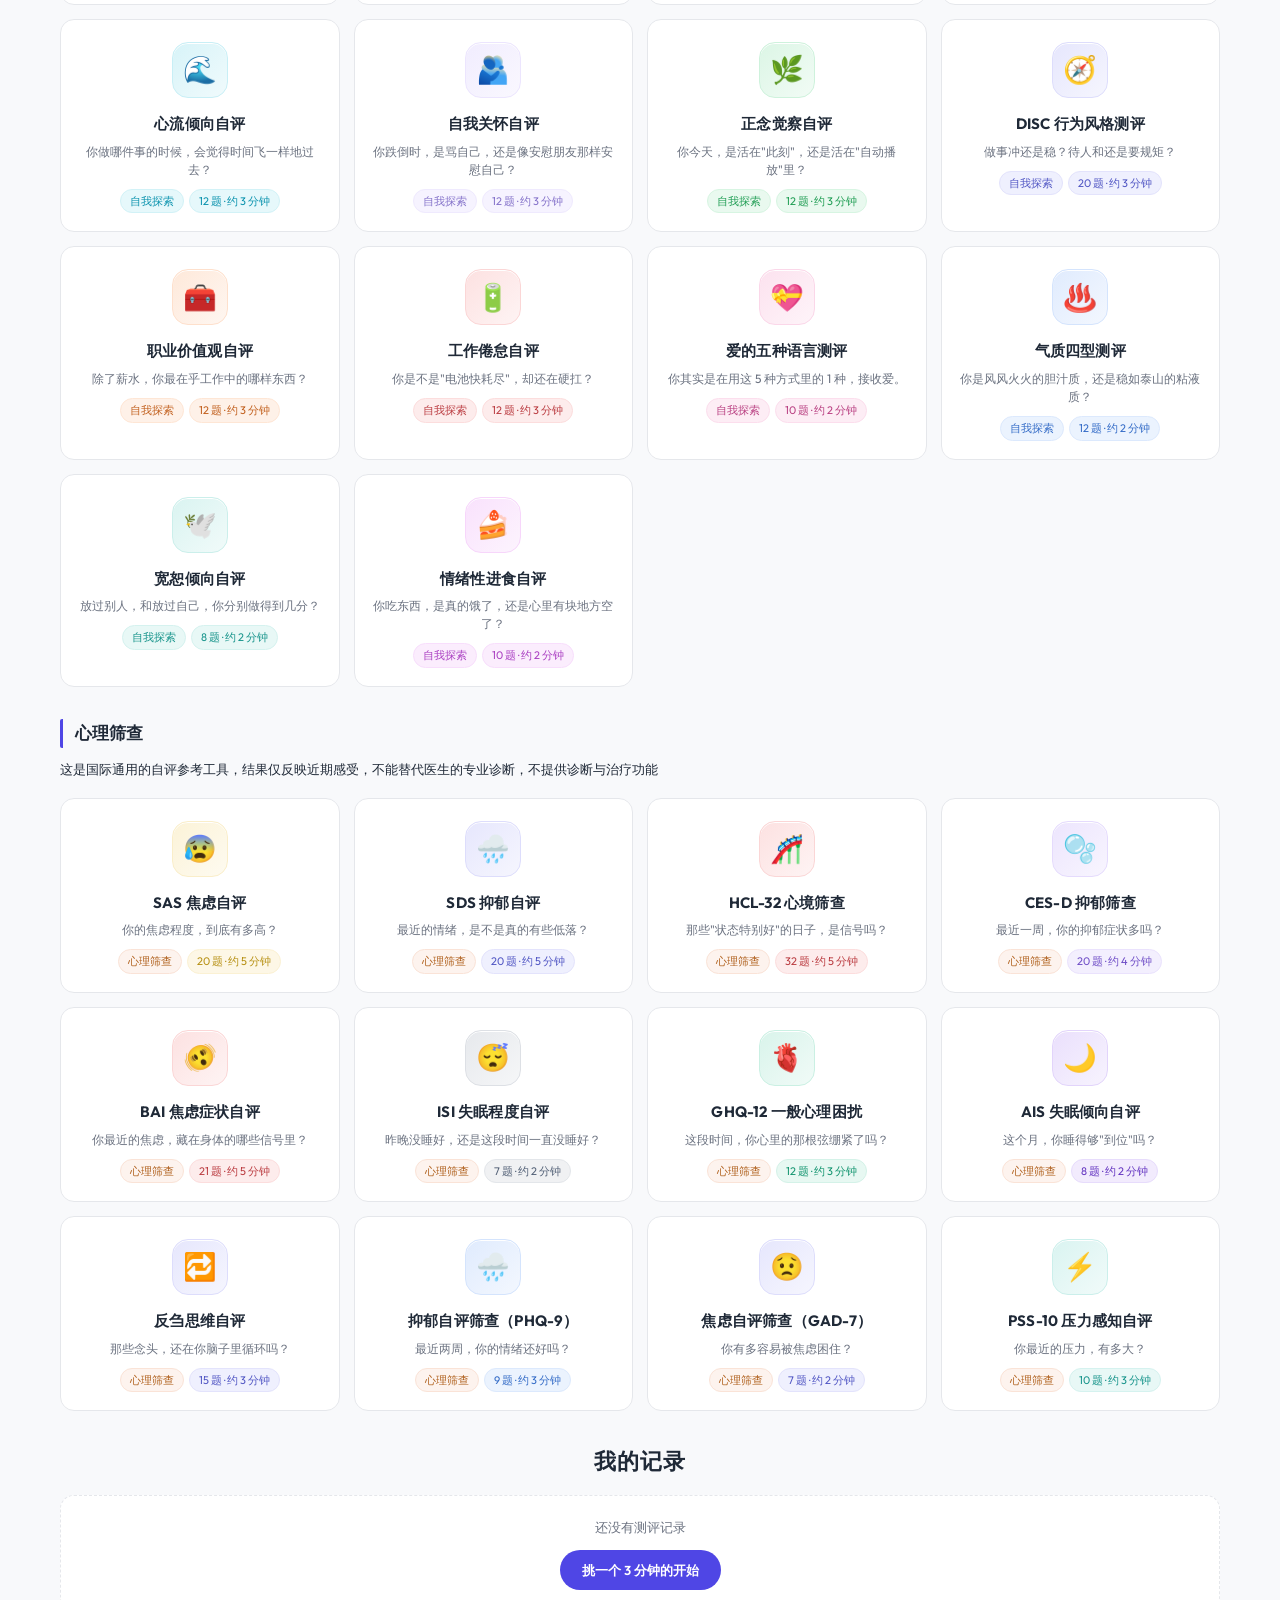
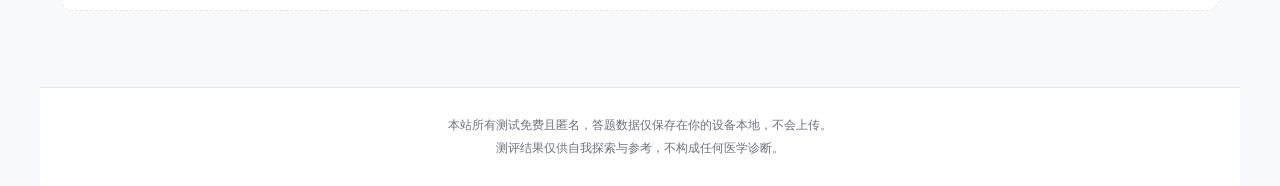
==== commit 8a3da62d: "feat: 新增成长/职场/关系/生活四簇共12量表，全站达70张" ====
--- a/dati.html
+++ b/dati.html
@@ -113,6 +113,18 @@
 <script src="data/sdt.js"></script>
 <script src="data/embarrass.js"></script>
 <script src="data/selfcrit.js"></script>
+<script src="data/hope.js"></script>
+<script src="data/curio.js"></script>
+<script src="data/flow.js"></script>
+<script src="data/selfcomp.js"></script>
+<script src="data/mindful.js"></script>
+<script src="data/disc.js"></script>
+<script src="data/workval.js"></script>
+<script src="data/burno.js"></script>
+<script src="data/love5.js"></script>
+<script src="data/temp4.js"></script>
+<script src="data/forgive.js"></script>
+<script src="data/binge.js"></script>
 <script src="js/quiz.js?v=20260901a"></script>
 </body>
 </html>
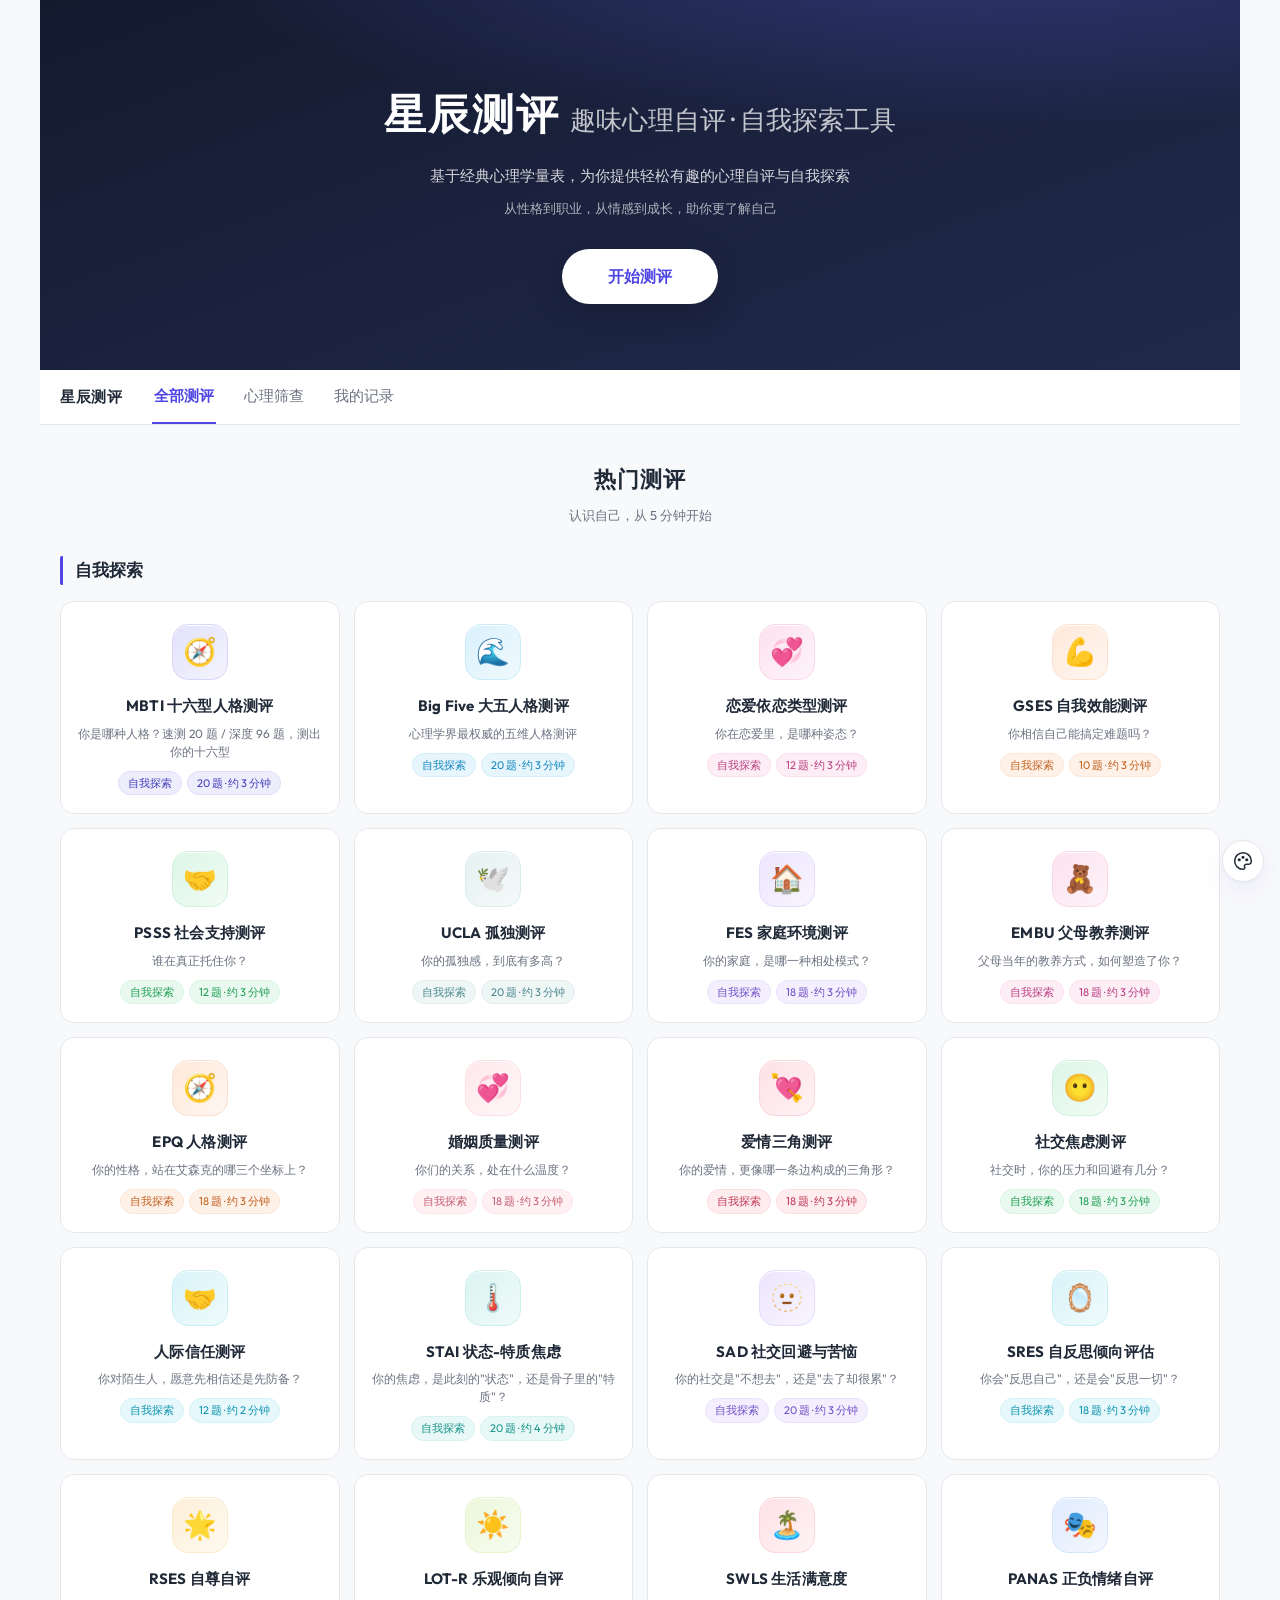
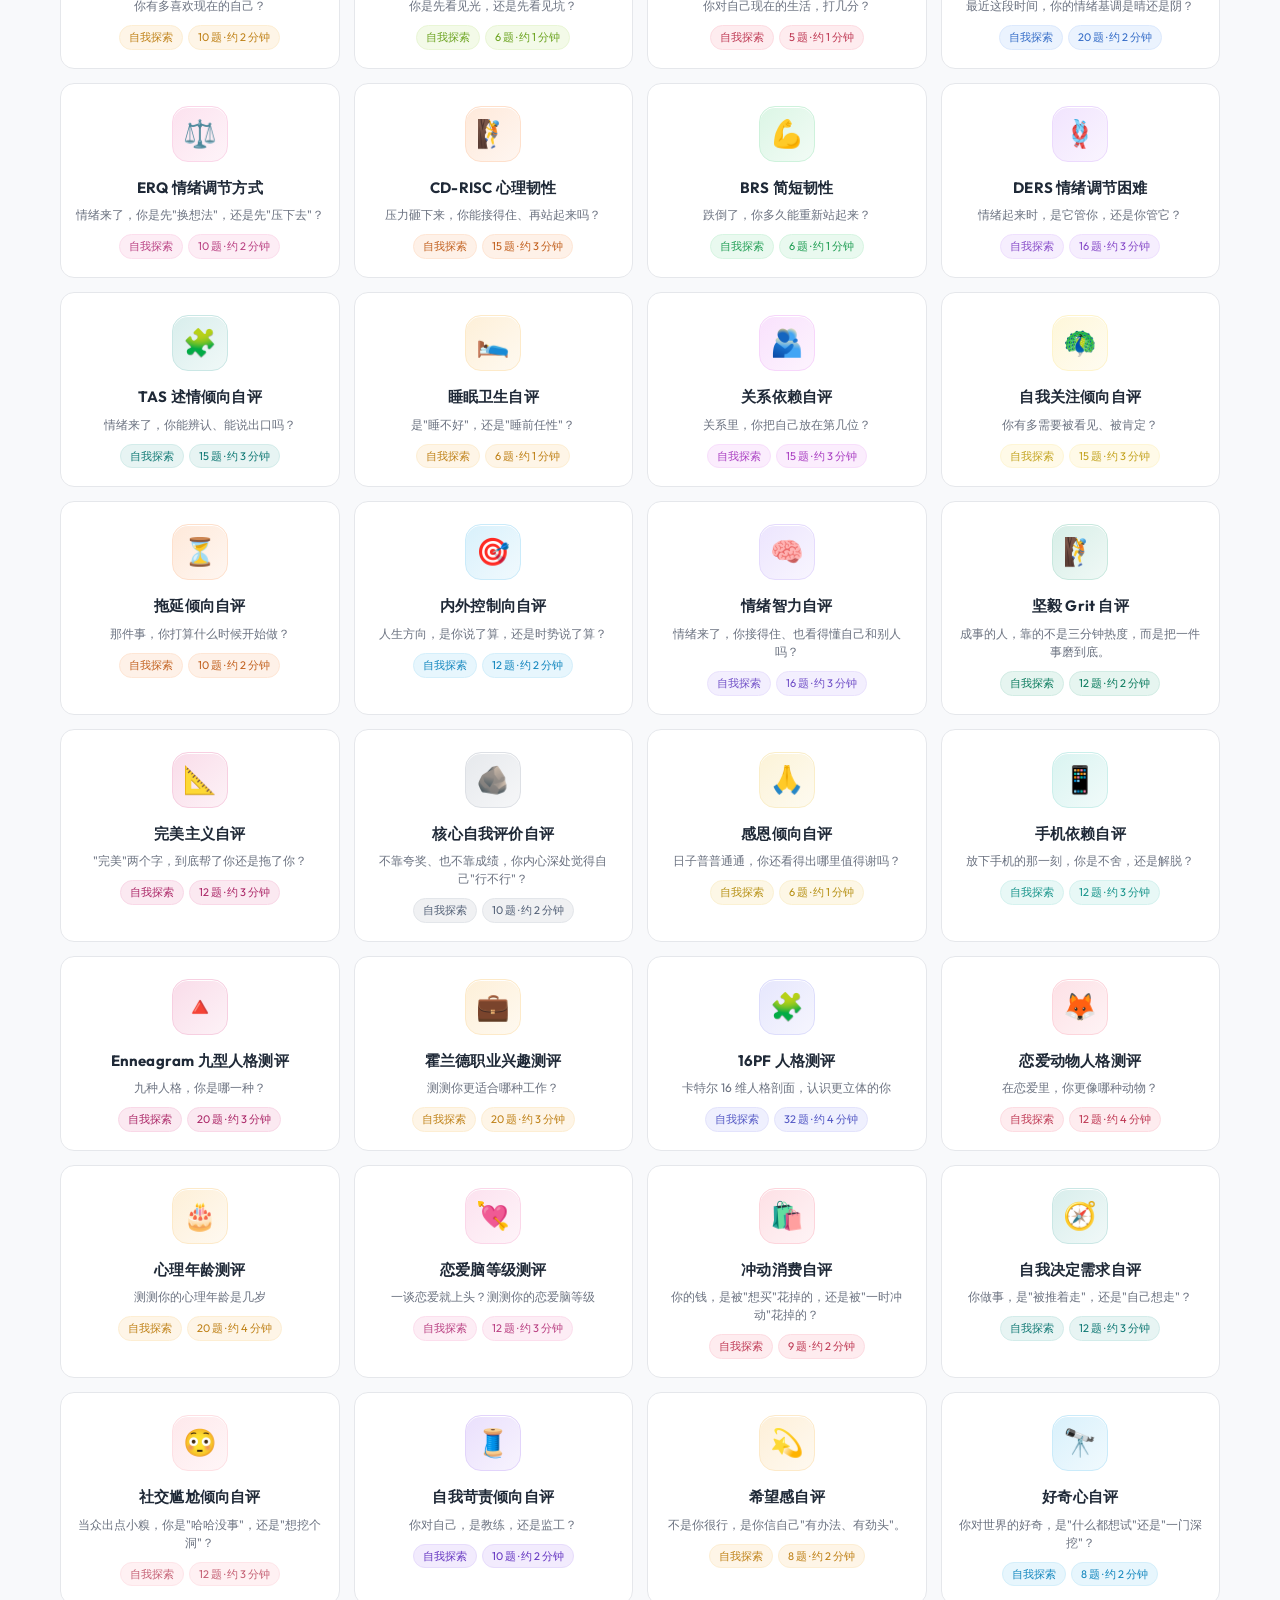
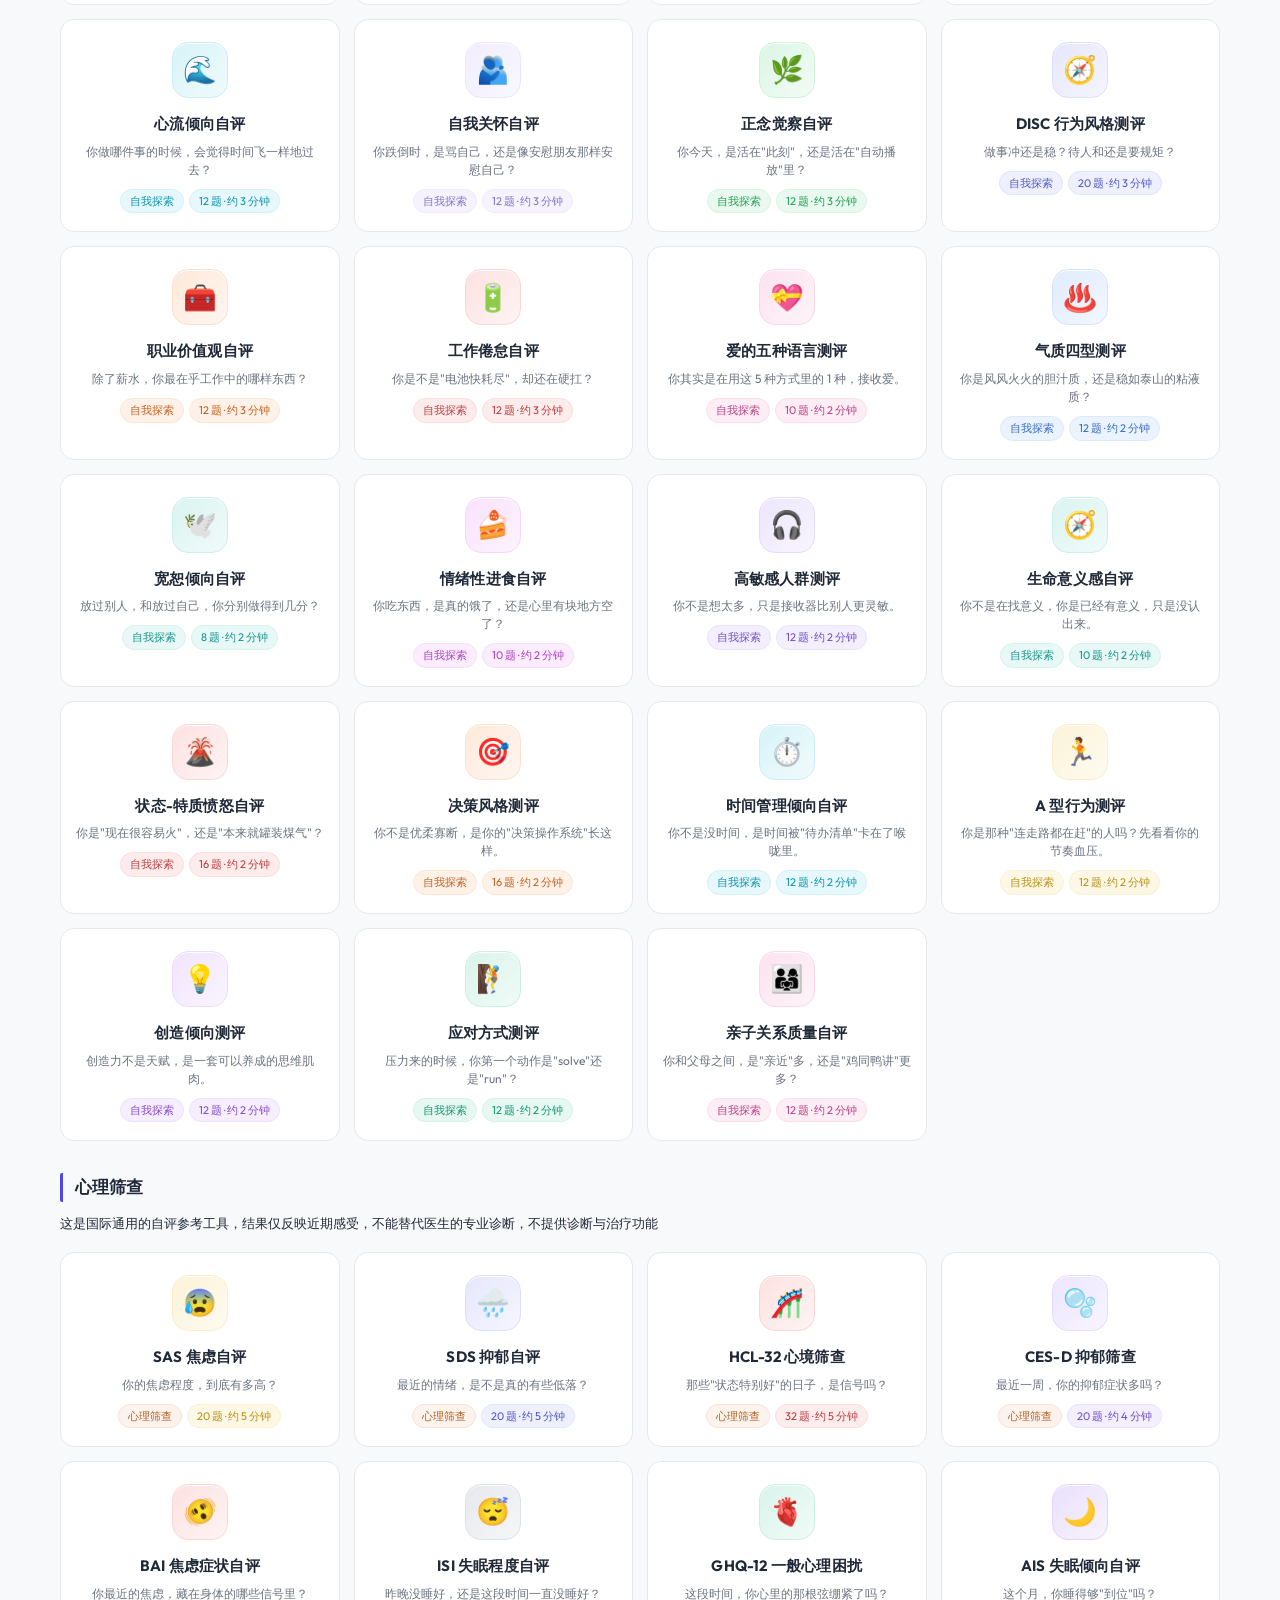
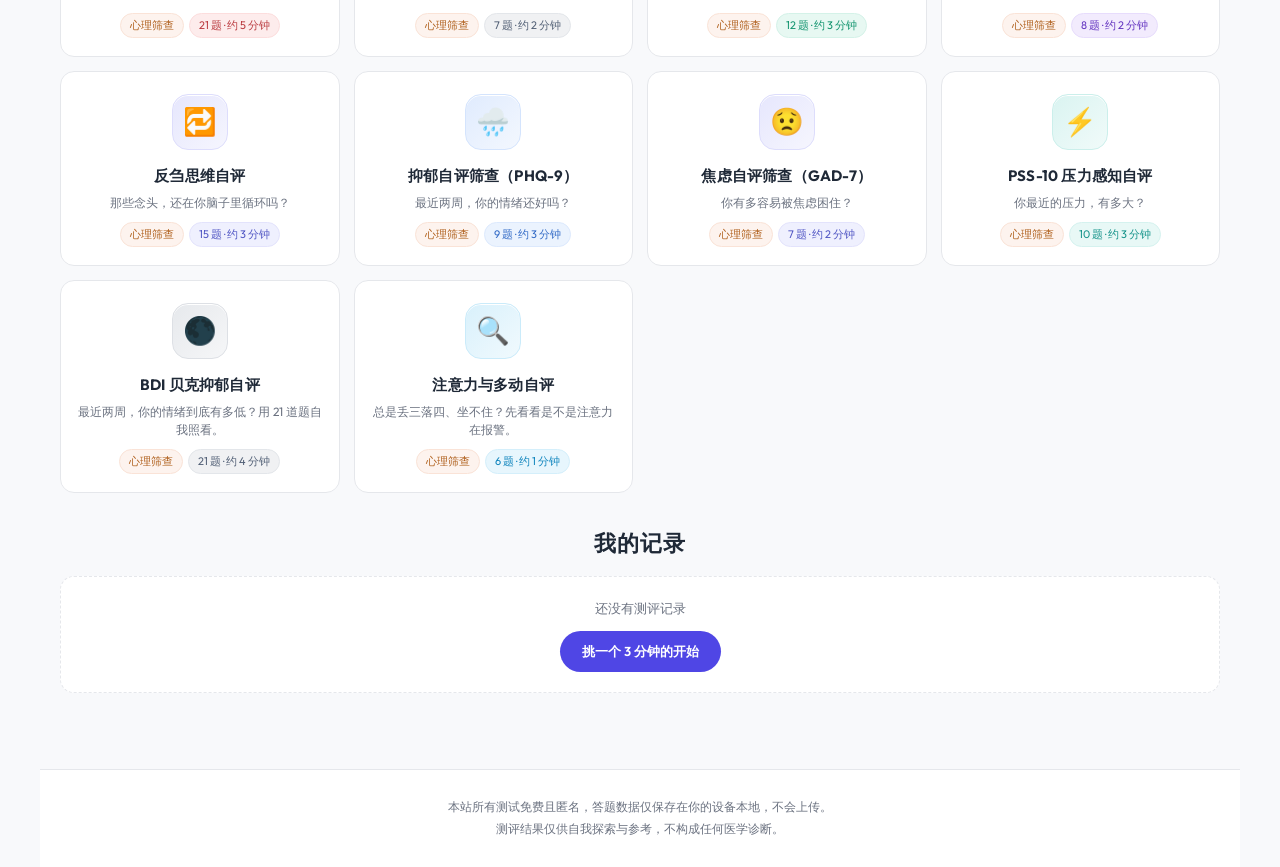
==== commit 621d6602: "feat: 续铺11张量表（情绪/决策/注意力/亲子），全站达81张 新量表： - bdi: BDI 贝克抑郁自评（sum/screen） - staxi: 状态-特质愤怒（dims） - hsp: " ====
--- a/dati.html
+++ b/dati.html
@@ -125,6 +125,17 @@
 <script src="data/temp4.js"></script>
 <script src="data/forgive.js"></script>
 <script src="data/binge.js"></script>
+<script src="data/hsp.js"></script>
+<script src="data/meaning.js"></script>
+<script src="data/staxi.js"></script>
+<script src="data/bdi.js"></script>
+<script src="data/decis.js"></script>
+<script src="data/time.js"></script>
+<script src="data/typea.js"></script>
+<script src="data/creat.js"></script>
+<script src="data/copy.js"></script>
+<script src="data/asrs.js"></script>
+<script src="data/parel.js"></script>
 <script src="js/quiz.js?v=20260901a"></script>
 </body>
 </html>
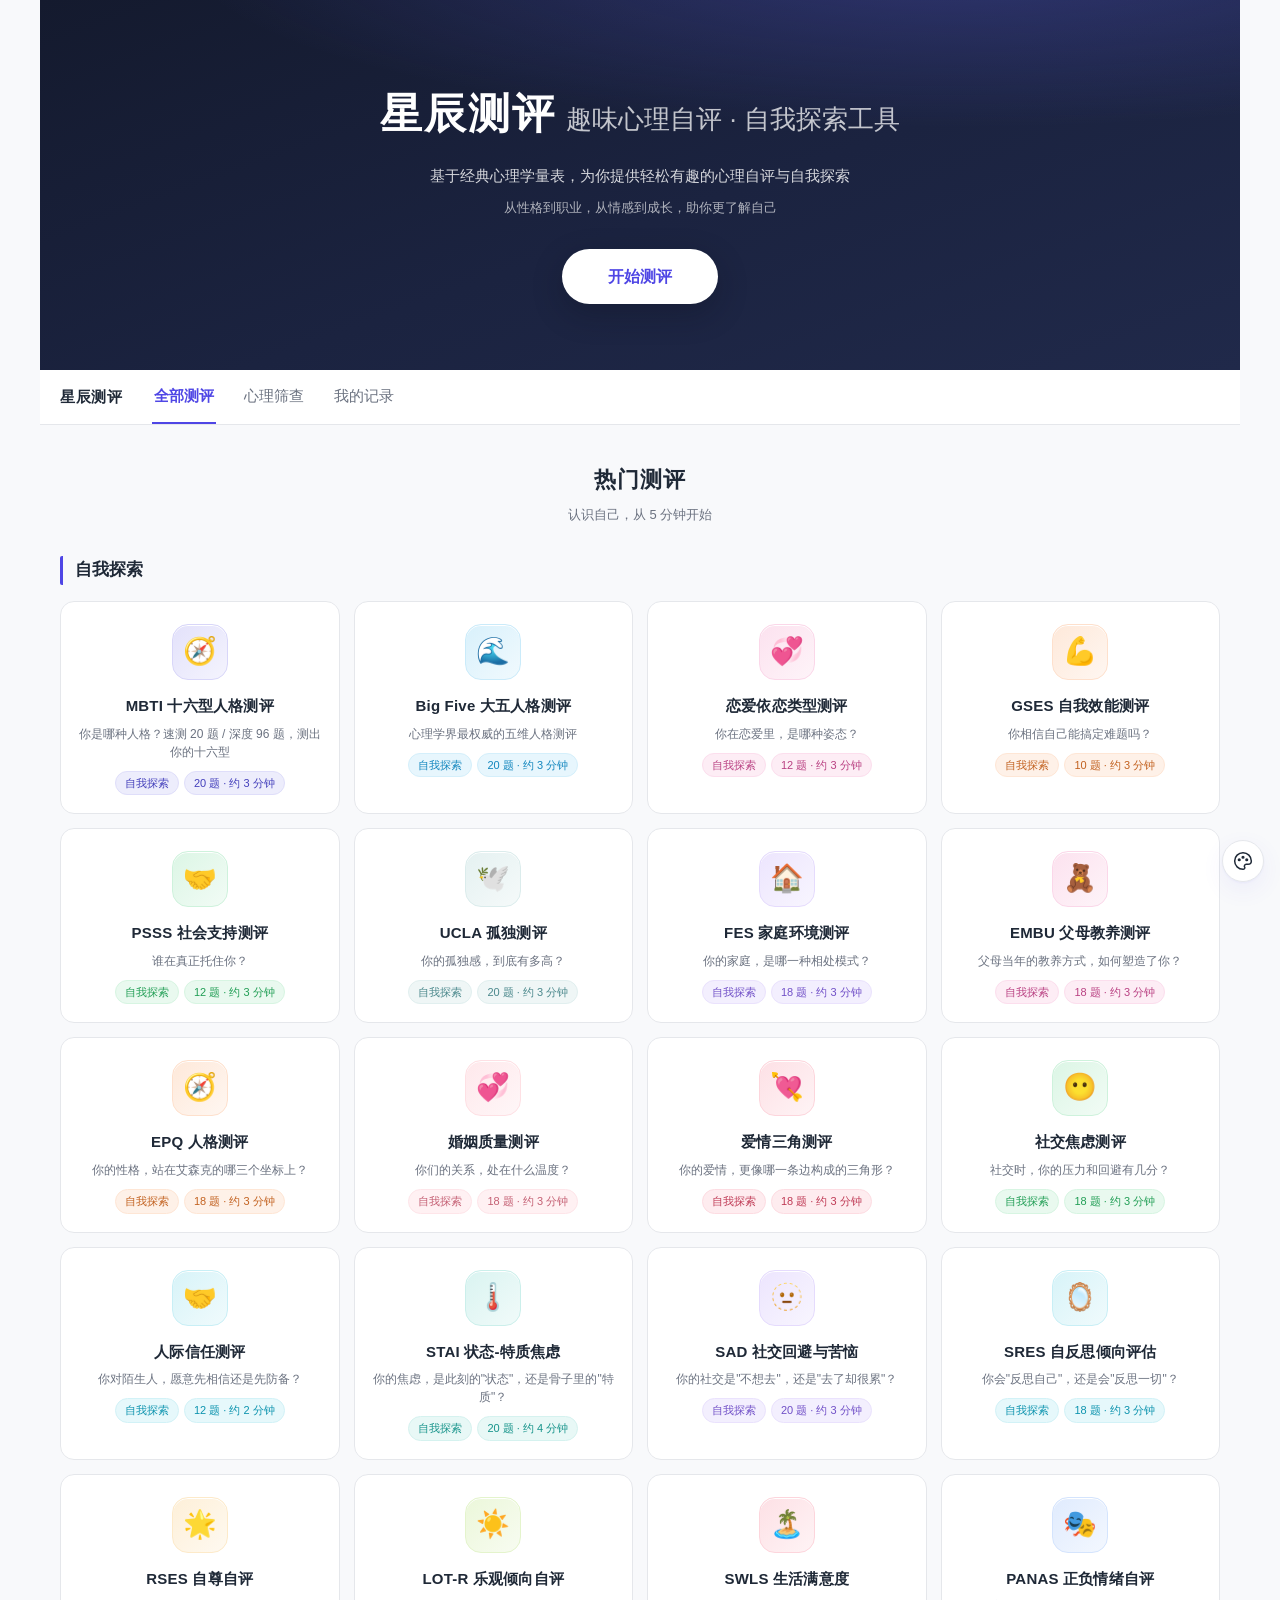
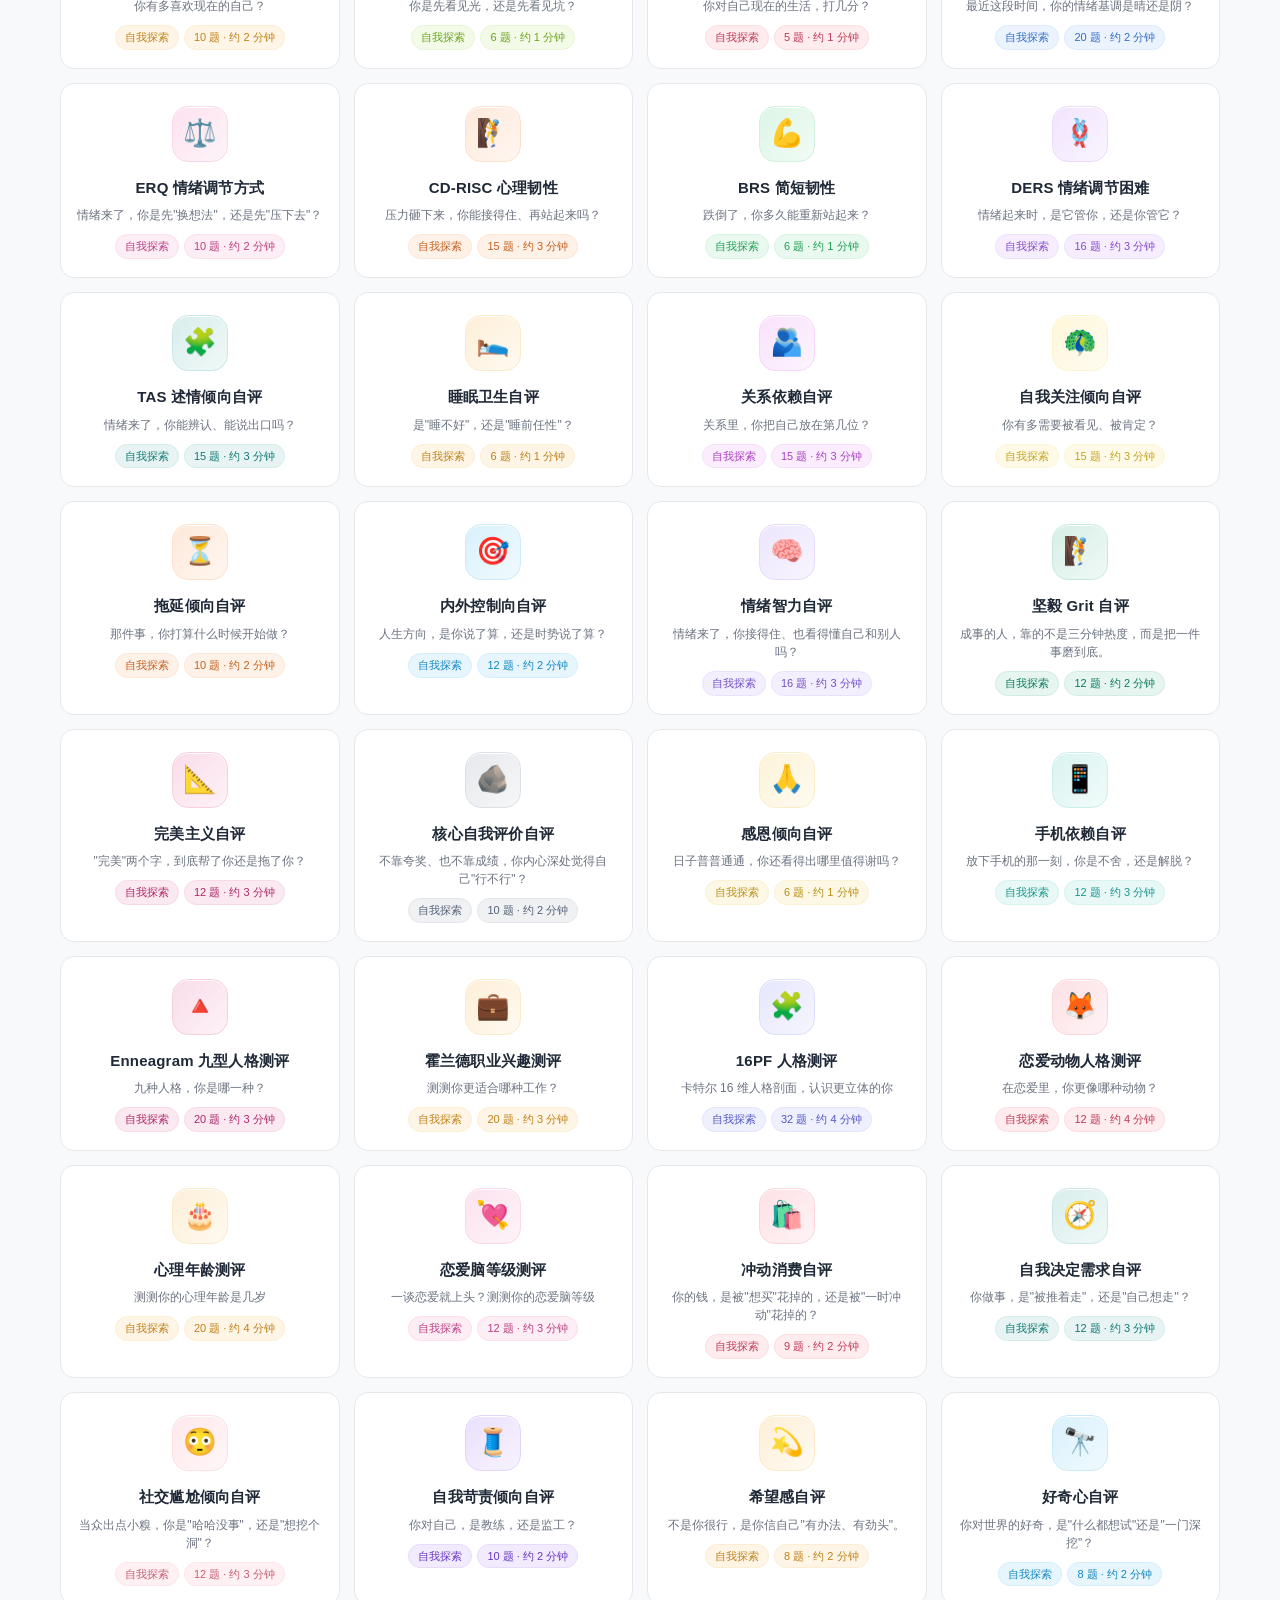
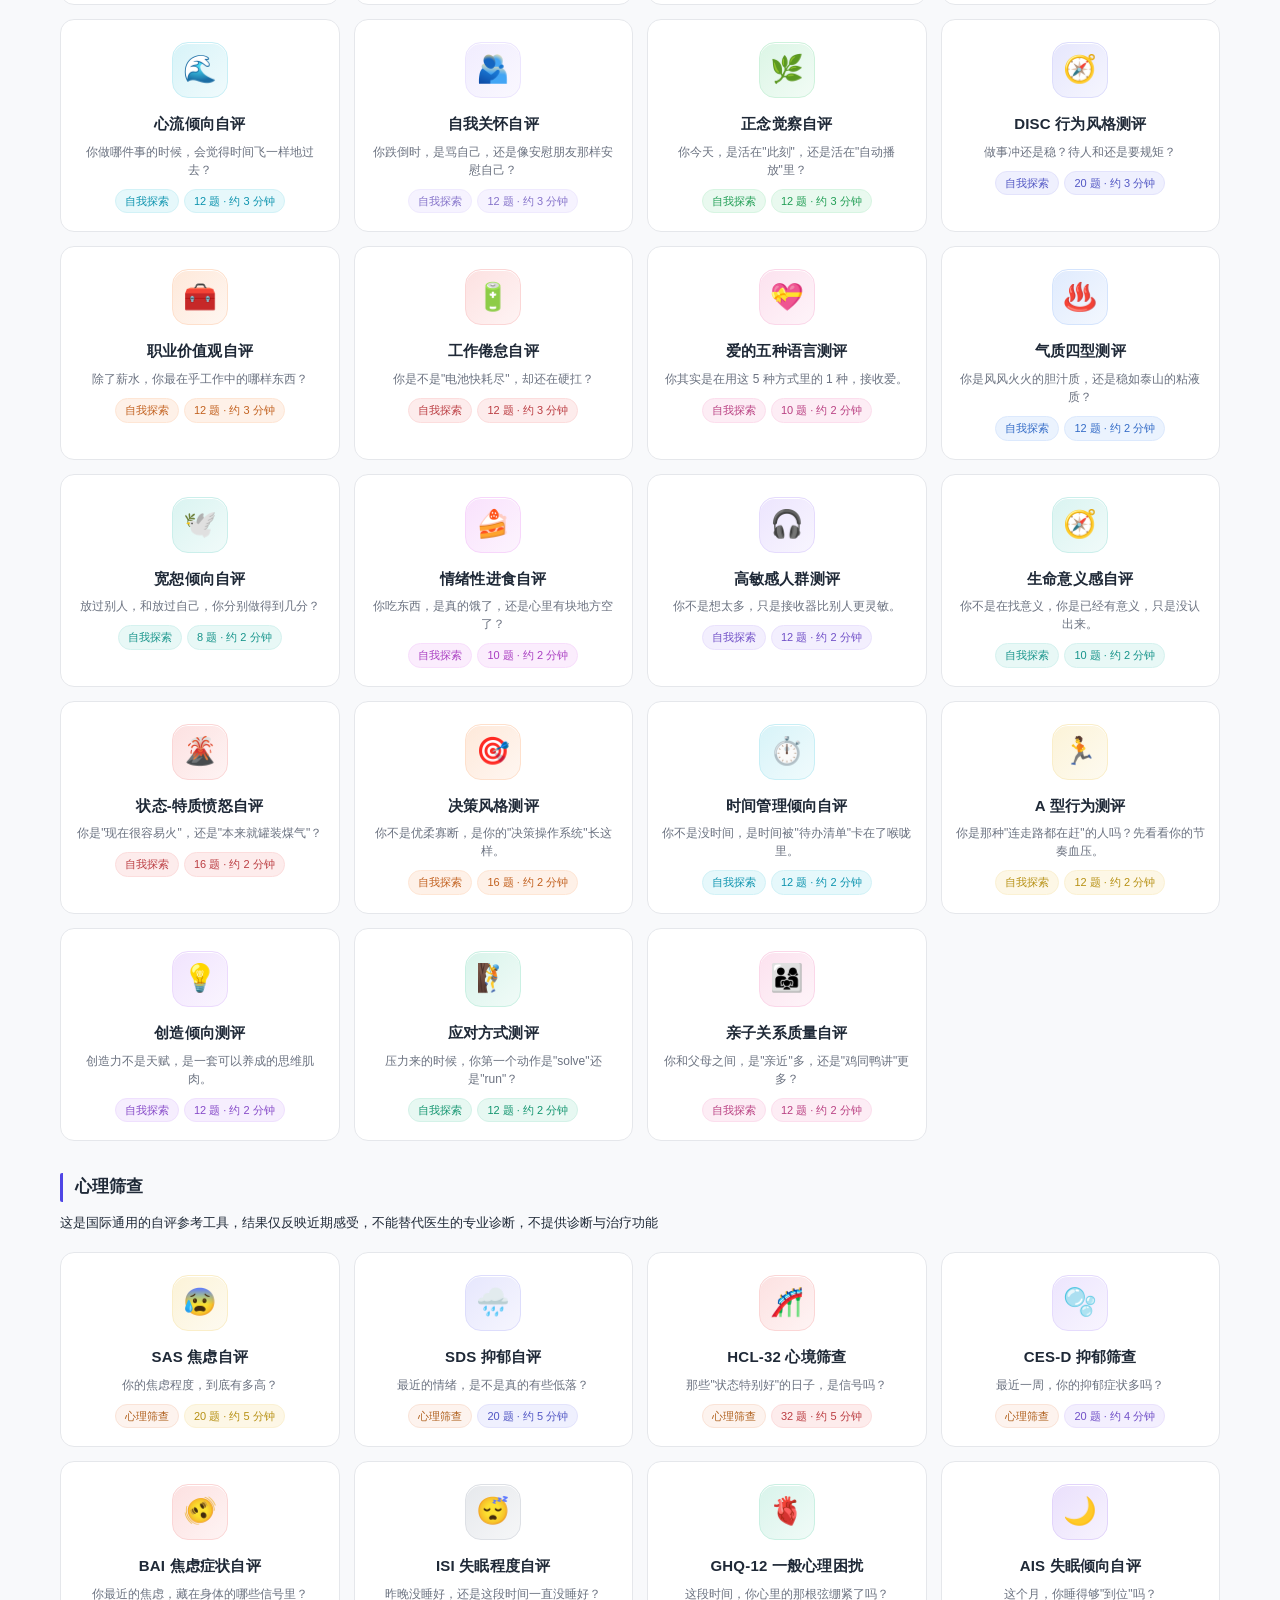
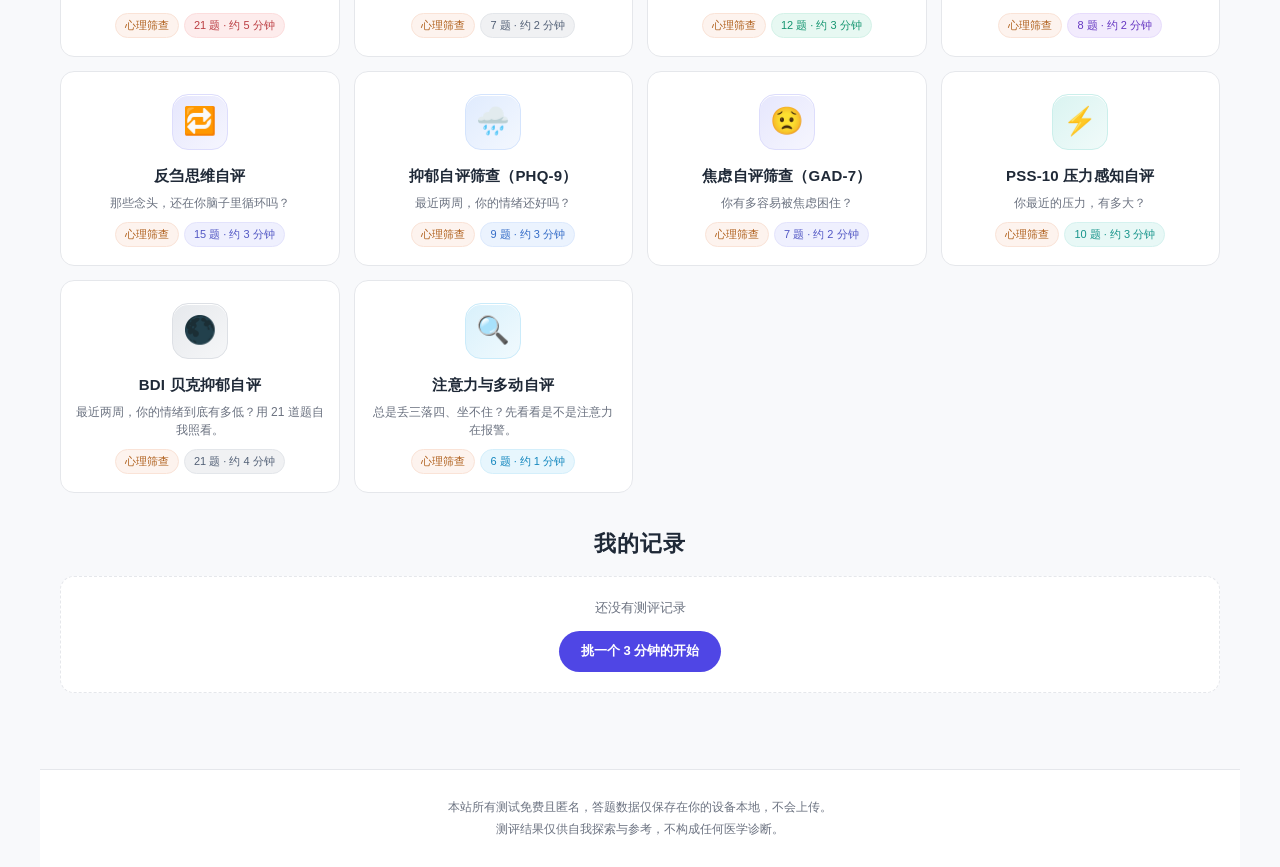
==== commit 4d112f57: "refactor: 专题页按钮去冗余 + 版本选择闸门 + 补返回首页入口 - 移除专题页中部冗余的 startBtn3「开始测试」，只留首屏 Hero 与底部收尾两个转化触点 - 双版本量表必须先显" ====
--- a/dati.html
+++ b/dati.html
@@ -6,7 +6,7 @@
 <meta name="theme-color" content="#5b6abf">
 <title>答题中 · 星辰测评</title>
 <link rel="icon" href="data:image/svg+xml,%3Csvg xmlns='http://www.w3.org/2000/svg' viewBox='0 0 32 32'%3E%3Crect width='32' height='32' rx='8' fill='%234f46e5'/%3E%3Cpath d='M16 7l2.7 6.2 6.7.6-5.1 4.4 1.5 6.5L16 21.2l-5.8 3.5 1.5-6.5-5.1-4.4 6.7-.6z' fill='%23fff'/%3E%3C/svg%3E">
-<link rel="stylesheet" href="css/style.css?v=20260901e">
+<link rel="stylesheet" href="css/style.css?v=20260901f">
 <script src="js/theme.js?v=20260901b"></script>
 </head>
 <body class="quiz-page">
--- a/css/style.css
+++ b/css/style.css
@@ -1,7 +1,9 @@
-@import url('https://fonts.googleapis.com/css2?family=Outfit:wght@400;500;600;700&display=swap');
-
 /* ============================================================
    星辰测评 · 全站样式 v2（专业克制风）
+   说明：拉丁/数字/中文一律走系统字体栈（下方 body 字体栈已含
+   PingFang SC / HarmonyOS Sans SC / 微软雅黑），不再引入外部
+   Google Fonts，避免国内引直连被拦、消除首屏渲染阻塞，契合
+   零依赖免登录定位。如后续想换特调英文标题字，再本地化引入。
    设计原则：留白 / 克制的单主色 / 统一间距（4-8px 基准）/
    细腻阴影 / 一致的圆角体系
    主色：#4f46e5（indigo），大面积浅色留白
@@ -68,7 +70,7 @@
 body {
   background-color: var(--bg);
   color: var(--ink);
-  font-family: "Outfit", -apple-system, BlinkMacSystemFont, "Segoe UI", "PingFang SC",
+  font-family: -apple-system, BlinkMacSystemFont, "Segoe UI", "PingFang SC",
     "HarmonyOS Sans SC", "Hiragino Sans GB", "Microsoft YaHei", sans-serif;
   -webkit-font-smoothing: antialiased;
   -moz-osx-font-smoothing: grayscale;
@@ -639,9 +641,17 @@
 }
 .lp-what__lead:empty { display: none; }
 
-/* 版本选择下方的开始测试按钮 */.lp-start-cta { text-align: center; padding: 10px 20px 0; }
-.lp-start-cta__btn { display: inline-block; width: auto; padding: 12px 40px; font-size: 15px; }
-.lp-start-cta__hint { margin-top: 10px; font-size: 12px; color: var(--ink-soft); }
+/* 专题页顶部导航（返回首页） */
+.lp-nav { display: flex; align-items: center; padding: 12px 20px; }
+.lp-nav__brand { display: inline-flex; align-items: center; font-size: 16px; font-weight: 700; color: var(--ink); text-decoration: none; }
+.lp-nav__brand:hover { color: var(--primary); }
+
+/* 版本需显式选择时的提醒高亮 */
+.lp-flash { animation: lpPulse 0.5s ease 3; border-radius: var(--radius); }
+@keyframes lpPulse {
+  0%, 100% { box-shadow: 0 0 0 0 rgba(79, 70, 229, 0); }
+  50% { box-shadow: 0 0 0 6px rgba(79, 70, 229, 0.22); }
+}
 
 /* 四象限 */
 .lp-quad { display: grid; grid-template-columns: 1fr 1fr; gap: 10px; margin-top: 6px; }
